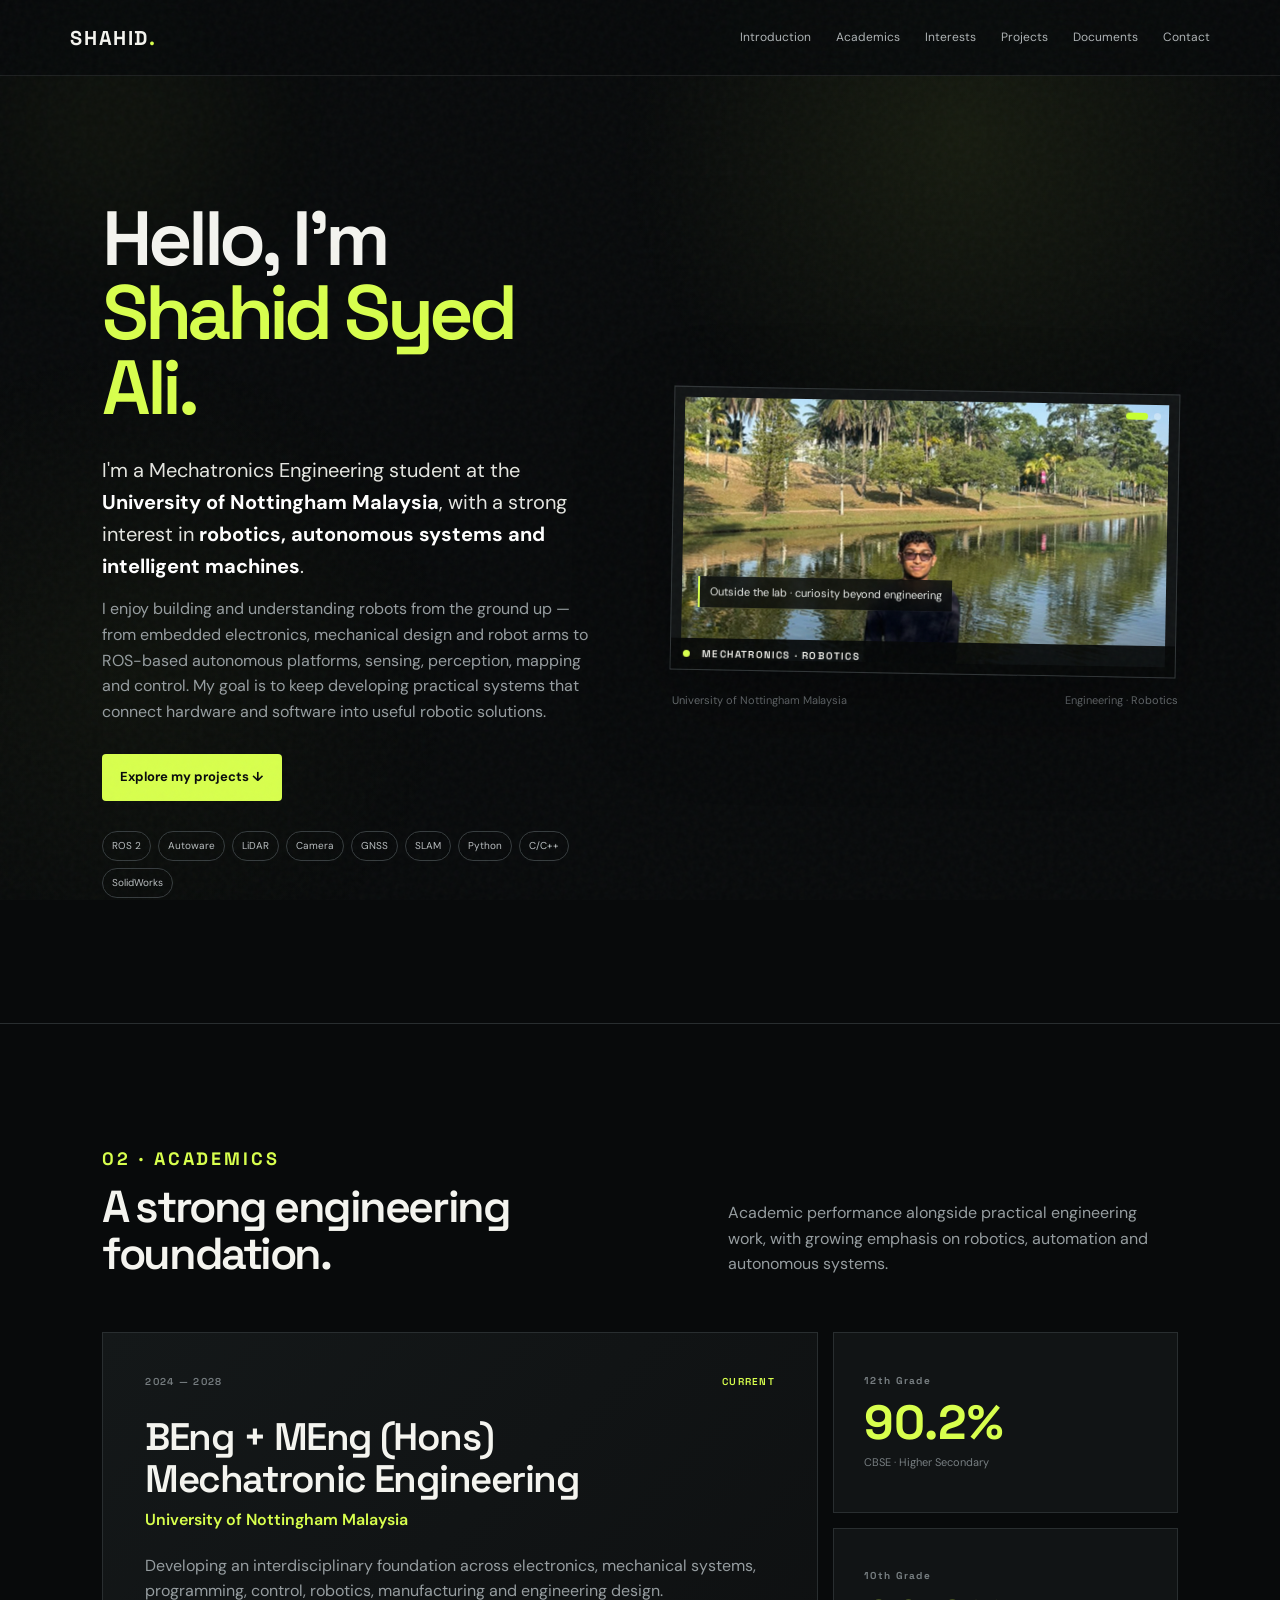
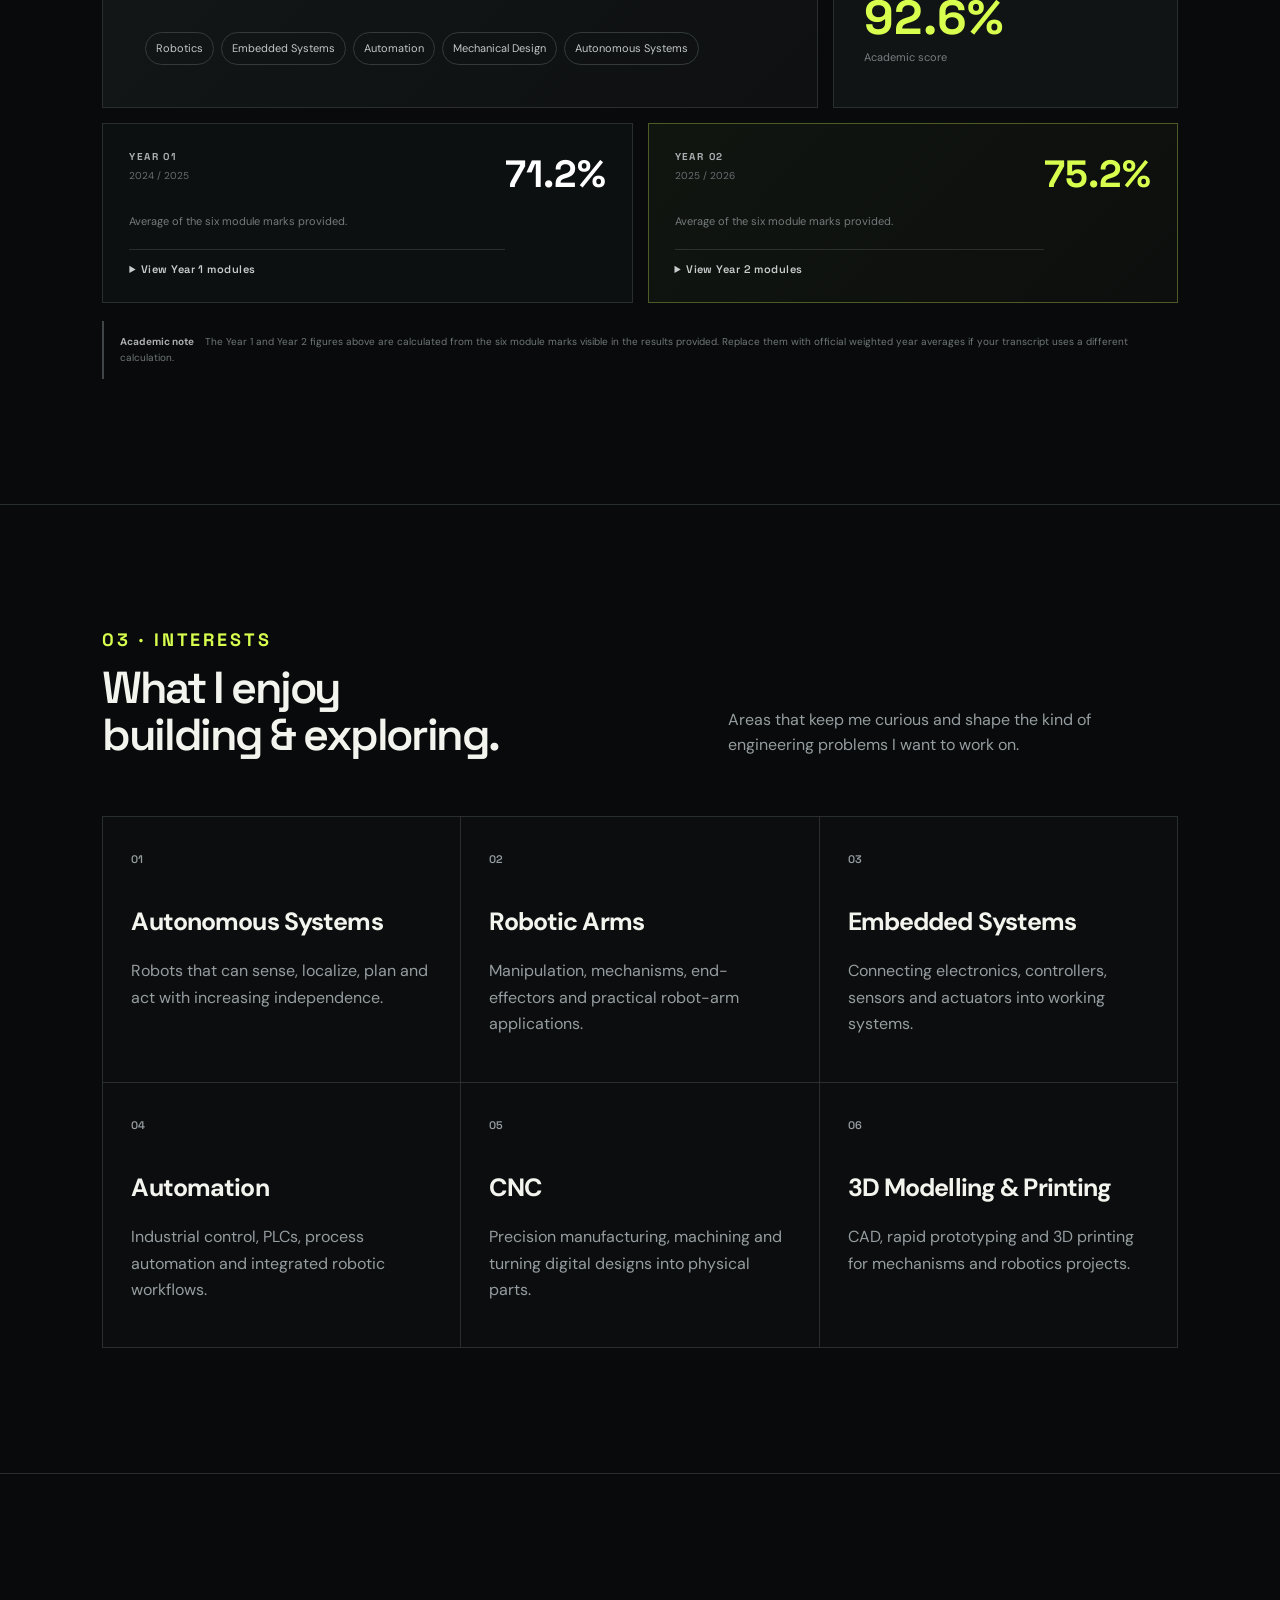
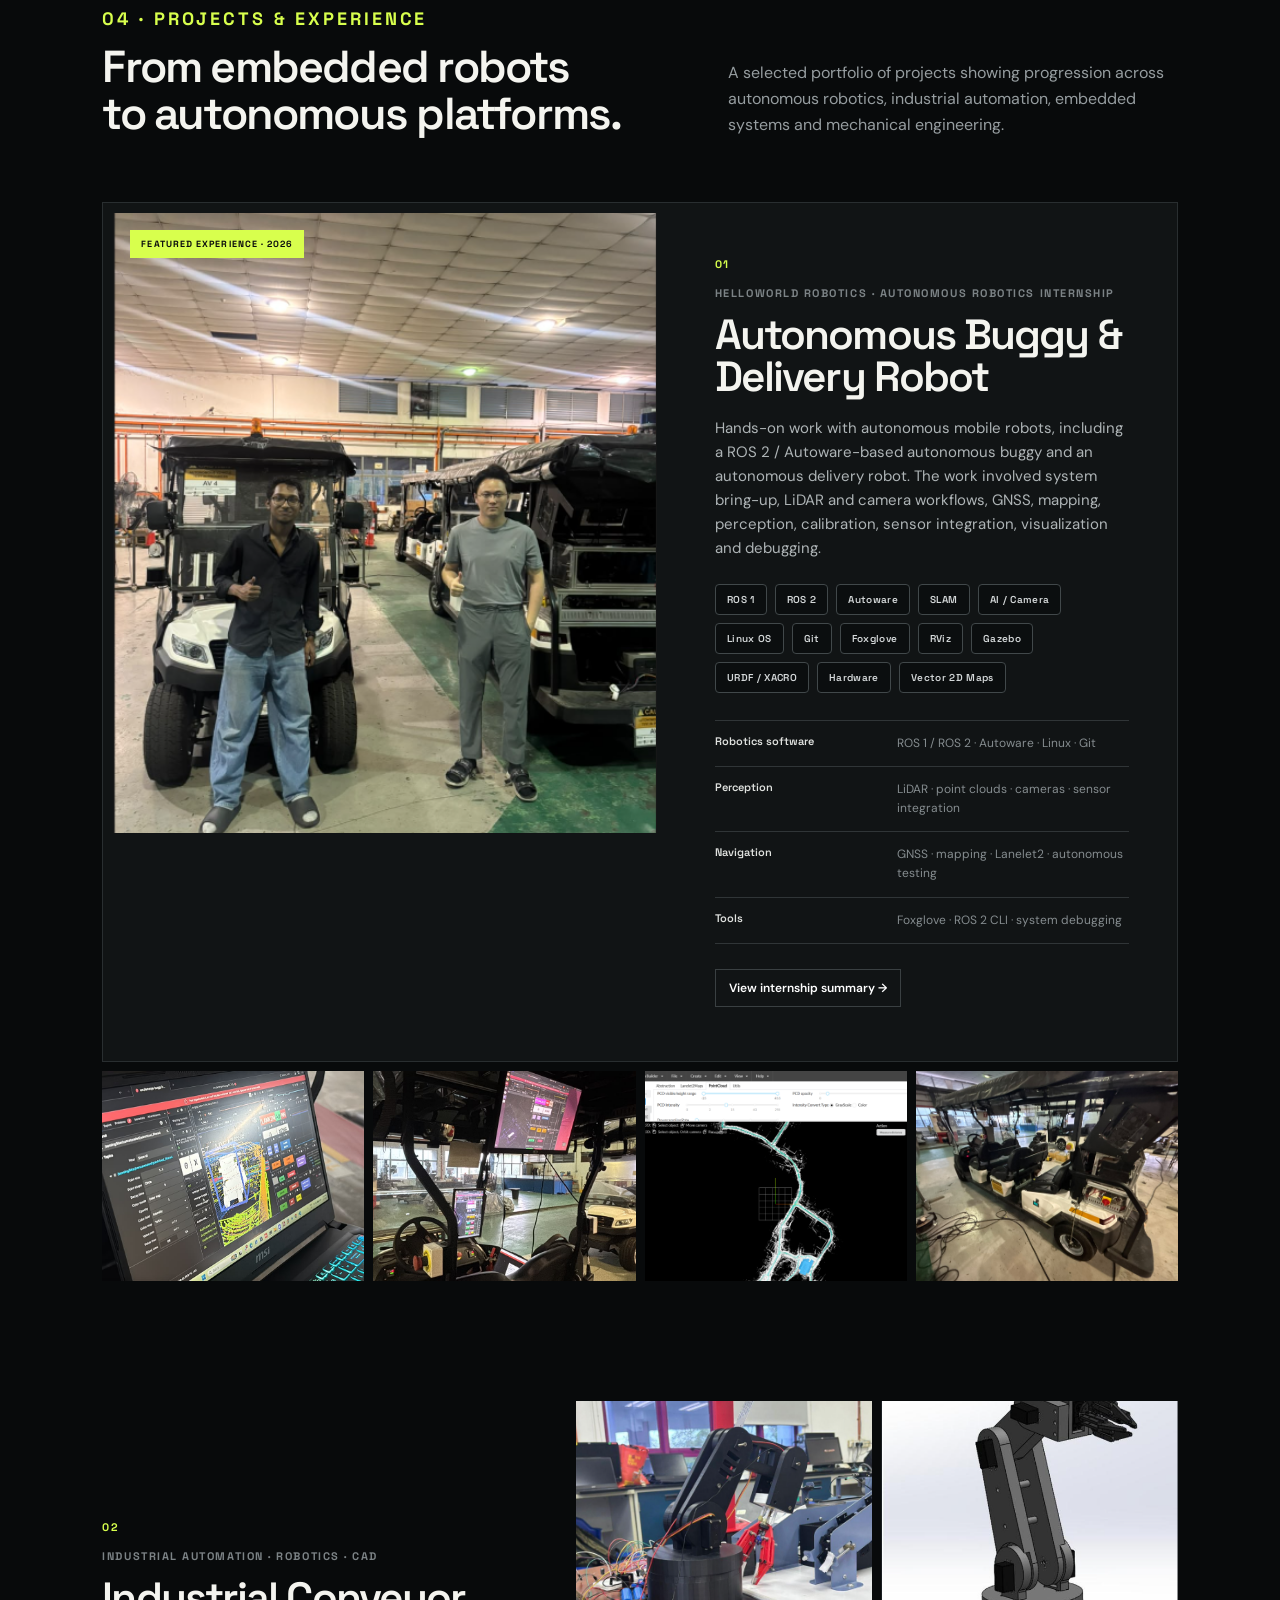
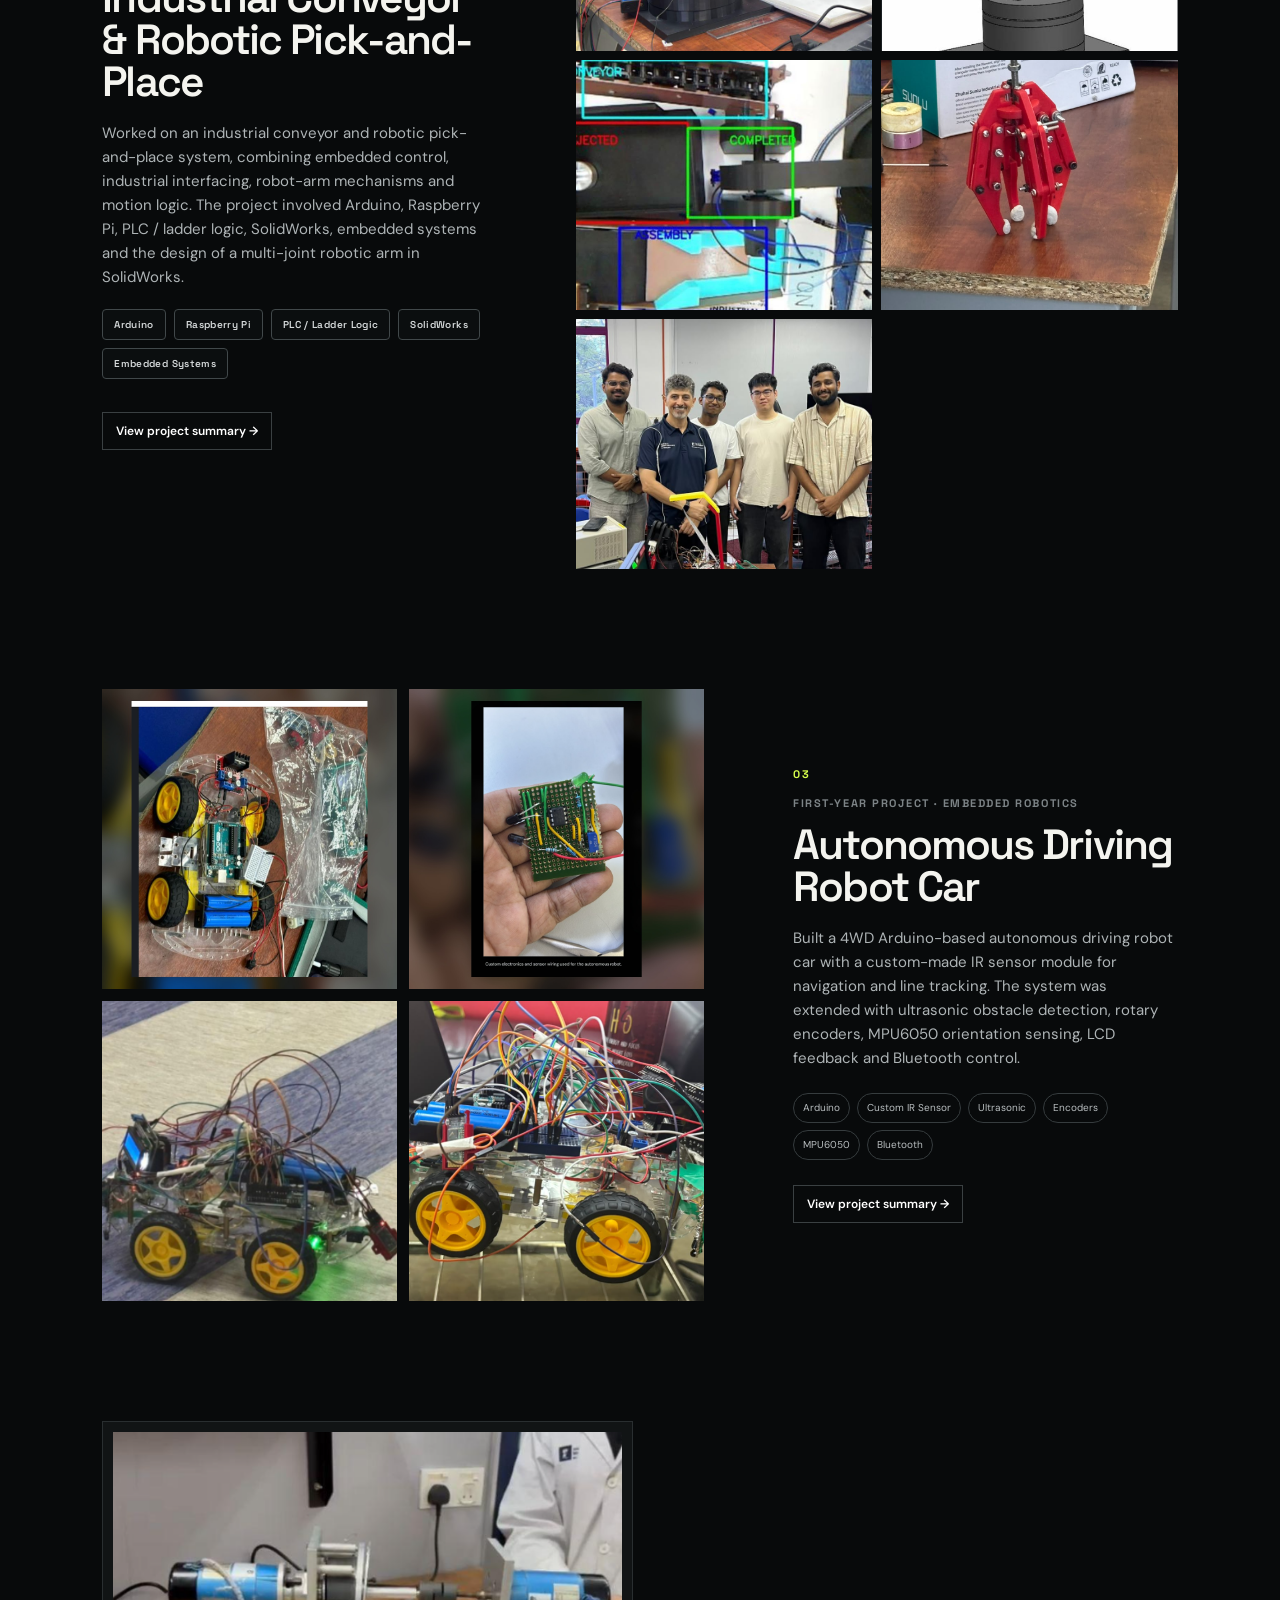
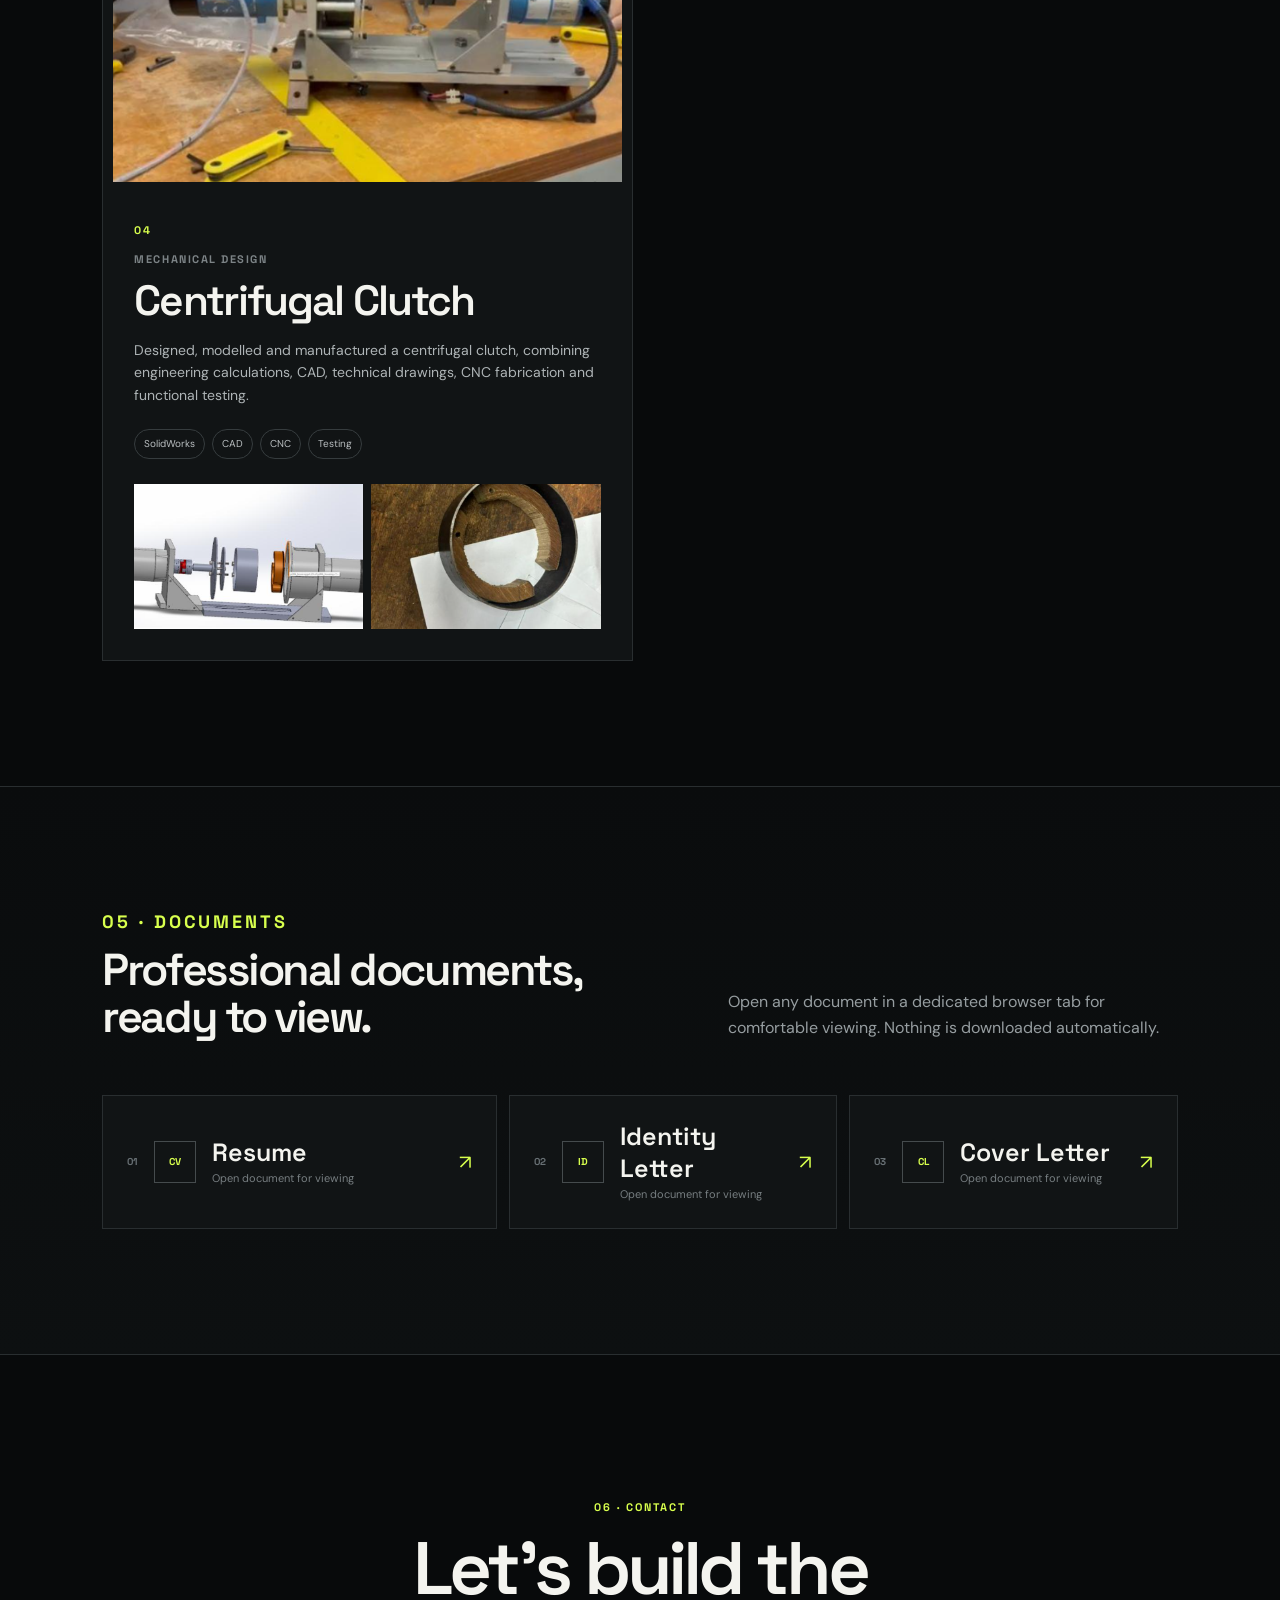
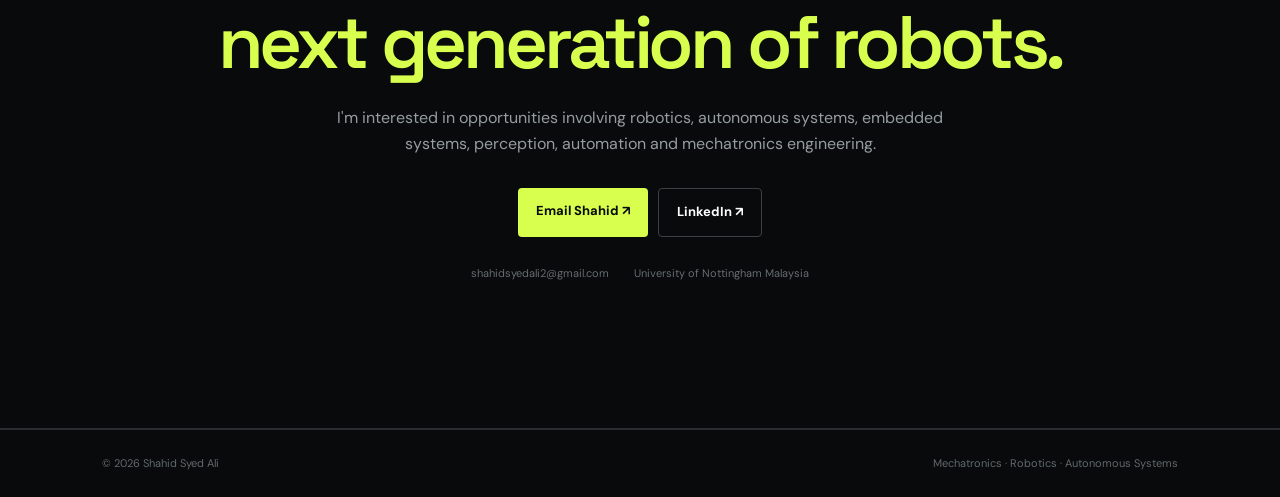
==== index.html @ 0d001184 "Add files via upload" ====
<!DOCTYPE html>
<html lang="en">
<head>
  <meta charset="UTF-8">
  <meta name="viewport" content="width=device-width, initial-scale=1.0">
  <meta name="description" content="Shahid Syed Ali — Mechatronics Engineering student focused on robotics, autonomous systems and intelligent machines.">
  <title>Shahid Syed Ali | Mechatronics • Robotics • Autonomous Systems</title>
  <link rel="preconnect" href="https://fonts.googleapis.com">
  <link rel="preconnect" href="https://fonts.gstatic.com" crossorigin>
  <link href="https://fonts.googleapis.com/css2?family=DM+Sans:wght@400;500;600;700&family=Space+Grotesk:wght@500;600;700&display=swap" rel="stylesheet">
  <link rel="stylesheet" href="style.css">
</head>
<body>
  <div class="noise"></div>
  <div class="cursor-glow"></div>

  <header class="nav">
    <a class="brand" href="#home">SHAHID<span>.</span></a>
    <nav>
      <a href="#home">Introduction</a>
      <a href="#education">Academics</a>
      <a href="#interests">Interests</a>
      <a href="#projects">Projects</a>
      <a href="#documents">Documents</a>
      <a href="#contact">Contact</a>
    </nav>
  </header>

  <main id="home">

    <!-- 01 INTRODUCTION -->
    <section class="hero section-pad">
      <div class="hero-copy">
        <h1>Hello, I'm<br><em>Shahid Syed Ali.</em></h1>
        <p class="lead">
          I'm a Mechatronics Engineering student at the <strong>University of Nottingham Malaysia</strong>,
          with a strong interest in <strong>robotics, autonomous systems and intelligent machines</strong>.
        </p>
        <p class="hero-description">
          I enjoy building and understanding robots from the ground up — from embedded electronics,
          mechanical design and robot arms to ROS-based autonomous platforms, sensing, perception,
          mapping and control. My goal is to keep developing practical systems that connect
          hardware and software into useful robotic solutions.
        </p>
        <div class="hero-buttons">
          <a class="button primary" href="#projects">Explore my projects ↓</a>
        </div>
        <div class="skill-strip">
          <span>ROS 2</span><span>Autoware</span><span>LiDAR</span><span>Camera</span>
          <span>GNSS</span><span>SLAM</span><span>Python</span><span>C/C++</span>
          <span>SolidWorks</span>
        </div>
      </div>

      <div class="hero-profile">
        <div class="profile-frame intro-slideshow" aria-label="Shahid Syed Ali">
          <div class="slide active">
            <img src="assets/intro_lifestyle_01_landscape.png" alt="Shahid Syed Ali outdoors">
            <div class="slide-caption">Outside the lab · curiosity beyond engineering</div>
          </div>
          <div class="slide">
            <img src="assets/intro_lifestyle_02.png" alt="Shahid Syed Ali travelling outdoors">
            <div class="slide-caption">Exploring · learning beyond the classroom</div>
          </div>
          <div class="slide-progress" aria-hidden="true">
            <span class="slide-dot active"></span>
            <span class="slide-dot"></span>
          </div>
          <div class="profile-caption">
            <span class="status-dot"></span>
            MECHATRONICS · ROBOTICS
          </div>
        </div>
        <div class="profile-meta">
          <span>University of Nottingham Malaysia</span>
          <span>Engineering · Robotics</span>
        </div>
      </div>
    </section>

    <!-- 02 ACADEMICS -->
    <section id="education" class="academics section-pad">
      <div class="section-title">
        <div>
          <div class="eyebrow">02 · ACADEMICS</div>
          <h2>A strong engineering foundation.</h2>
        </div>
        <p>
          Academic performance alongside practical engineering work, with growing emphasis
          on robotics, automation and autonomous systems.
        </p>
      </div>

      <div class="academic-main">
        <div class="degree-card">
          <div class="degree-top">
            <span>2024 — 2028</span>
            <span class="accent-text">CURRENT</span>
          </div>
          <h3>BEng + MEng (Hons)<br>Mechatronic Engineering</h3>
          <p class="university">University of Nottingham Malaysia</p>
          <p class="degree-description">
            Developing an interdisciplinary foundation across electronics, mechanical systems,
            programming, control, robotics, manufacturing and engineering design.
          </p>
          <div class="academic-focus">
            <span>Robotics</span><span>Embedded Systems</span><span>Automation</span>
            <span>Mechanical Design</span><span>Autonomous Systems</span>
          </div>
        </div>

        <div class="school-scores">
          <div class="score">
            <span>12th Grade</span>
            <strong>90.2%</strong>
            <small>CBSE · Higher Secondary</small>
          </div>
          <div class="score">
            <span>10th Grade</span>
            <strong>92.6%</strong>
            <small>Academic score</small>
          </div>
        </div>
      </div>

      <div class="year-results">
        <div class="year-card">
          <div><span>YEAR 01</span><small>2024 / 2025</small></div>
          <strong>71.2%</strong>
          <p>Average of the six module marks provided.</p>
          <details class="module-list">
            <summary>View Year 1 modules</summary>
            <ul>
              <li>Power and Energy</li>
              <li>Engineering Mathematics</li>
              <li>Applied Mechatronic Construct Project</li>
              <li>Analogue, Digital Electronics &amp; Computing</li>
              <li>Engineering Design and Design Project</li>
              <li>Statics and Dynamics</li>
            </ul>
          </details>
        </div>
        <div class="year-card highlight">
          <div><span>YEAR 02</span><small>2025 / 2026</small></div>
          <strong>75.2%</strong>
          <p>Average of the six module marks provided.</p>
          <details class="module-list">
            <summary>View Year 2 modules</summary>
            <ul>
              <li>Electrical Energy Conditioning &amp; Control</li>
              <li>Modelling: Methods and Tools</li>
              <li>Electronic Processing Robotics</li>
              <li>Applied Mechatronics Construct Project 2</li>
              <li>Thermodynamics &amp; Fluid Mechanics 1</li>
              <li>Design, Manufacture &amp; Project</li>
            </ul>
          </details>
        </div>
      </div>

      <div class="academic-note">
        <span>Academic note</span>
        The Year 1 and Year 2 figures above are calculated from the six module marks visible in the
        results provided. Replace them with official weighted year averages if your transcript uses a different calculation.
      </div>
    </section>


    <!-- 03 INTERESTS -->
    <section id="interests" class="interests section-pad">
      <div class="section-title">
        <div>
          <div class="eyebrow">03 · INTERESTS</div>
          <h2>What I enjoy<br>building & exploring.</h2>
        </div>
        <p>
          Areas that keep me curious and shape the kind of engineering problems I want to work on.
        </p>
      </div>

      <div class="interest-grid">
        <div class="interest-card"><span>01</span><h3>Autonomous Systems</h3><p>Robots that can sense, localize, plan and act with increasing independence.</p></div>
        <div class="interest-card"><span>02</span><h3>Robotic Arms</h3><p>Manipulation, mechanisms, end-effectors and practical robot-arm applications.</p></div>
        <div class="interest-card"><span>03</span><h3>Embedded Systems</h3><p>Connecting electronics, controllers, sensors and actuators into working systems.</p></div>
        <div class="interest-card"><span>04</span><h3>Automation</h3><p>Industrial control, PLCs, process automation and integrated robotic workflows.</p></div>
        <div class="interest-card"><span>05</span><h3>CNC</h3><p>Precision manufacturing, machining and turning digital designs into physical parts.</p></div>
        <div class="interest-card"><span>06</span><h3>3D Modelling & Printing</h3><p>CAD, rapid prototyping and 3D printing for mechanisms and robotics projects.</p></div>
      </div>
    </section>

    <!-- 04 PROJECTS -->
    <section id="projects" class="projects section-pad">
      <div class="section-title">
        <div>
          <div class="eyebrow">04 · PROJECTS & EXPERIENCE</div>
          <h2>From embedded robots<br>to autonomous platforms.</h2>
        </div>
        <p>
          A selected portfolio of projects showing progression across autonomous robotics,
          industrial automation, embedded systems and mechanical engineering.
        </p>
      </div>

      <!-- Internship -->
      <article class="project-feature">
        <div class="project-visual">
          <button class="image-lightbox-trigger hero-image-trigger" type="button" data-image="assets/internship_buggy.jpg" data-caption="Autonomous buggy platform during robotics system development and testing." aria-label="Open image: autonomous buggy">
            <img src="assets/internship_buggy.jpg" alt="Autonomous buggy in a robotics workshop"><span class="image-zoom">↗</span>
          </button>
          <div class="visual-badge">FEATURED EXPERIENCE · 2026</div>
        </div>
        <div class="project-info">
          <div class="project-number">01</div>
          <div class="project-kicker">HELLOWORLD ROBOTICS · AUTONOMOUS ROBOTICS INTERNSHIP</div>
          <h3>Autonomous Buggy & Delivery Robot</h3>
          <p>
            Hands-on work with autonomous mobile robots, including a ROS 2 / Autoware-based
            autonomous buggy and an autonomous delivery robot. The work involved system
            bring-up, LiDAR and camera workflows, GNSS, mapping, perception, calibration,
            sensor integration, visualization and debugging.
          </p>
          <div class="internship-skills"><span>ROS 1</span><span>ROS 2</span><span>Autoware</span><span>SLAM</span><span>AI / Camera</span><span>Linux OS</span><span>Git</span><span>Foxglove</span><span>RViz</span><span>Gazebo</span><span>URDF / XACRO</span><span>Hardware</span><span>Vector 2D Maps</span></div>
          <div class="project-points">
            <div><b>Robotics software</b><span>ROS 1 / ROS 2 · Autoware · Linux · Git</span></div>
            <div><b>Perception</b><span>LiDAR · point clouds · cameras · sensor integration</span></div>
            <div><b>Navigation</b><span>GNSS · mapping · Lanelet2 · autonomous testing</span></div>
            <div><b>Tools</b><span>Foxglove · ROS 2 CLI · system debugging</span></div>
          </div>
          <button class="outline-button" data-modal="internshipModal">View internship summary →</button>
        </div>
      </article>

      <div class="project-gallery-strip">
        <button class="image-lightbox-trigger" type="button" data-image="assets/internship_foxglove.jpg" data-caption="Foxglove visualization of ROS data and the autonomous buggy's point-cloud environment." aria-label="Open image: Foxglove visualization">
          <img src="assets/internship_foxglove.jpg" alt="Foxglove ROS visualization"><span class="image-zoom">↗</span>
        </button>
        <button class="image-lightbox-trigger" type="button" data-image="assets/internship_outdoor.jpg" data-caption="Autonomous delivery robot during outdoor testing and deployment work." aria-label="Open image: delivery robot outdoor testing">
          <img src="assets/internship_outdoor.jpg" alt="Autonomous delivery robot outdoor testing"><span class="image-zoom">↗</span>
        </button>
        <button class="image-lightbox-trigger" type="button" data-image="assets/vector_2d_map.png" data-caption="Vector 2D map and route representation used for autonomous navigation workflows." aria-label="Open image: Vector 2D map">
          <img src="assets/vector_2d_map.png" alt="Vector 2D navigation map"><span class="image-zoom">↗</span>
        </button>
        <button class="image-lightbox-trigger" type="button" data-image="assets/internship_team_new.png" data-caption="Autonomous robotics internship team with the autonomous buggy platform in the workshop." aria-label="Open image: robotics internship team">
          <img src="assets/internship_team_new.png" alt="Robotics internship team with autonomous buggy"><span class="image-zoom">↗</span>
        </button>
      </div>

      <!-- Conveyor -->
      <article class="project-block">
        <div class="project-text">
          <div class="project-number">02</div>
          <div class="project-kicker">INDUSTRIAL AUTOMATION · ROBOTICS · CAD</div>
          <h3>Industrial Conveyor & Robotic Pick-and-Place</h3>
          <p>
            Worked on an industrial conveyor and robotic pick-and-place system, combining
            embedded control, industrial interfacing, robot-arm mechanisms and motion logic.
            The project involved Arduino, Raspberry Pi, PLC / ladder logic, SolidWorks,
            embedded systems and the design of a multi-joint robotic arm in SolidWorks.
          </p>
          <div class="internship-skills conveyor-skills"><span>Arduino</span><span>Raspberry Pi</span><span>PLC / Ladder Logic</span><span>SolidWorks</span><span>Embedded Systems</span></div>
          <button class="outline-button" data-modal="conveyorModal">View project summary →</button>
        </div>
        <div class="image-grid four">
          <button class="image-lightbox-trigger " type="button" data-image="assets/conveyor_hero.png" data-caption="Industrial conveyor and robotic pick-and-place setup." aria-label="Open image: Industrial conveyor and robotic pick-and-place setup."><img src="assets/conveyor_hero.png" alt="Industrial conveyor and robot arm"><span class="image-zoom">↗</span></button><button class="image-lightbox-trigger " type="button" data-image="assets/robot_arm_cad.png" data-caption="SolidWorks CAD design of the multi-joint robotic arm used for the pick-and-place concept." aria-label="Open image: SolidWorks CAD design of the multi-joint robotic arm used for the pick-and-place concept."><img src="assets/robot_arm_cad.png" alt="Robotic arm SolidWorks design"><span class="image-zoom">↗</span></button><button class="image-lightbox-trigger " type="button" data-image="assets/conveyor_detection.jpeg" data-caption="Vision-based industrial process detection showing conveyor, rejected and completed items." aria-label="Open image: Vision-based industrial process detection showing conveyor, rejected and completed items."><img src="assets/conveyor_detection.jpeg" alt="Conveyor process detection"><span class="image-zoom">↗</span></button><button class="image-lightbox-trigger " type="button" data-image="assets/gripper.jpeg" data-caption="3D-printed robotic gripper mechanism for object handling." aria-label="Open image: 3D-printed robotic gripper mechanism for object handling."><img src="assets/gripper.jpeg" alt="3D printed robotic gripper"><span class="image-zoom">↗</span></button><button class="image-lightbox-trigger " type="button" data-image="assets/conveyor_team.jpeg" data-caption="Project team with the industrial conveyor and automation setup." aria-label="Open image: Project team with the industrial conveyor and automation setup."><img src="assets/conveyor_team.jpeg" alt="Industrial automation project team"><span class="image-zoom">↗</span></button>
        </div>
      </article>

      <!-- Autonomous driving robot car -->
      <article class="project-block reverse">
        <div class="image-grid line-images">
          <button class="image-lightbox-trigger large" type="button" data-image="assets/autonomous_car_original.png" data-caption="Arduino-based autonomous driving robot car developed as a first-year embedded robotics project." aria-label="Open image: autonomous driving robot car">
            <img src="assets/autonomous_car_landscape.jpg" alt="Autonomous driving robot car"><span class="image-zoom">↗</span>
          </button>
          <button class="image-lightbox-trigger" type="button" data-image="assets/ir_sensor_original.png" data-caption="Custom-made IR sensor module developed for navigation and line-tracking on the autonomous robot car." aria-label="Open image: custom IR sensor module">
            <img src="assets/ir_sensor_landscape.jpg" alt="Custom IR sensor module for navigation"><span class="image-zoom">↗</span>
          </button>
          <button class="image-lightbox-trigger" type="button" data-image="assets/autonomous_car_detail_01.png" data-caption="Detailed view of the Arduino-based autonomous driving robot car and its onboard electronics." aria-label="Open image: detailed autonomous driving robot car">
            <img src="assets/autonomous_car_detail_01.png" alt="Detailed autonomous driving robot car"><span class="image-zoom">↗</span>
          </button>
          <button class="image-lightbox-trigger" type="button" data-image="assets/autonomous_car_detail_02.png" data-caption="Close-up view of the autonomous robot car chassis, wiring and embedded control hardware." aria-label="Open image: autonomous robot car hardware">
            <img src="assets/autonomous_car_detail_02.png" alt="Autonomous robot car hardware"><span class="image-zoom">↗</span>
          </button>
        </div>
        <div class="project-text">
          <div class="project-number">03</div>
          <div class="project-kicker">FIRST-YEAR PROJECT · EMBEDDED ROBOTICS</div>
          <h3>Autonomous Driving Robot Car</h3>
          <p>
            Built a 4WD Arduino-based autonomous driving robot car with a custom-made IR sensor
            module for navigation and line tracking. The system was extended with ultrasonic
            obstacle detection, rotary encoders, MPU6050 orientation sensing, LCD feedback and
            Bluetooth control.
          </p>
          <div class="tags"><span>Arduino</span><span>Custom IR Sensor</span><span>Ultrasonic</span><span>Encoders</span><span>MPU6050</span><span>Bluetooth</span></div>
          <button class="outline-button" data-modal="lineModal">View project summary →</button>
        </div>
      </article>

      <!-- Mechanical projects -->
      <div class="project-pair">
        <article class="small-project">
          <div class="small-project-image">
            <button class="image-lightbox-trigger " type="button" data-image="assets/clutch_test.png" data-caption="Functional testing of the centrifugal clutch assembly." aria-label="Open image: Functional testing of the centrifugal clutch assembly."><img src="assets/clutch_test.png" alt="Centrifugal clutch test rig"><span class="image-zoom">↗</span></button>
          </div>
          <div class="small-project-body">
            <div class="project-number">04</div>
            <div class="project-kicker">MECHANICAL DESIGN</div>
            <h3>Centrifugal Clutch</h3>
            <p>
              Designed, modelled and manufactured a centrifugal clutch, combining engineering
              calculations, CAD, technical drawings, CNC fabrication and functional testing.
            </p>
            <div class="tags"><span>SolidWorks</span><span>CAD</span><span>CNC</span><span>Testing</span></div>
            <div class="two-images">
              <button class="image-lightbox-trigger " type="button" data-image="assets/clutch_cad.png" data-caption="CAD model of the centrifugal clutch assembly." aria-label="Open image: CAD model of the centrifugal clutch assembly."><img src="assets/clutch_cad.png" alt="Centrifugal clutch CAD"><span class="image-zoom">↗</span></button><button class="image-lightbox-trigger " type="button" data-image="assets/clutch_part.png" data-caption="Manufactured clutch component produced from the design." aria-label="Open image: Manufactured clutch component produced from the design."><img src="assets/clutch_part.png" alt="Manufactured clutch component"><span class="image-zoom">↗</span></button>
            </div>
          </div>
        </article>


      </div>
    </section>

    <!-- 04 DOCUMENTS -->
    <section id="documents" class="documents section-pad">
      <div class="section-title">
        <div>
          <div class="eyebrow">05 · DOCUMENTS</div>
          <h2>Professional documents,<br>ready to view.</h2>
        </div>
        <p>
          Open any document in a dedicated browser tab for comfortable viewing. Nothing is
          downloaded automatically.
        </p>
      </div>

      <div class="documents-grid">
        <button class="document-card document-viewer-button" type="button" data-pdf="Shahid_Syed_Ali_Resume.pdf">
          <span class="doc-label">01</span><span class="doc-symbol">CV</span>
          <div><h3>Resume</h3><p>Open document for viewing</p></div><span class="doc-arrow">↗</span>
        </button>
        <button class="document-card document-viewer-button" type="button" data-pdf="Shahid_Identity_Letter.pdf">
          <span class="doc-label">02</span><span class="doc-symbol">ID</span>
          <div><h3>Identity Letter</h3><p>Open document for viewing</p></div><span class="doc-arrow">↗</span>
        </button>
        <button class="document-card document-viewer-button" type="button" data-pdf="Shahid_Cover_Letter.pdf">
          <span class="doc-label">03</span><span class="doc-symbol">CL</span>
          <div><h3>Cover Letter</h3><p>Open document for viewing</p></div><span class="doc-arrow">↗</span>
        </button>
      </div>
    </section>

    <!-- 05 CONTACT -->
    <section id="contact" class="contact section-pad">
      <div class="contact-inner">
        <div class="eyebrow">06 · CONTACT</div>
        <h2>Let's build the<br><em>next generation of robots.</em></h2>
        <p>
          I'm interested in opportunities involving robotics, autonomous systems,
          embedded systems, perception, automation and mechatronics engineering.
        </p>
        <div class="contact-actions">
          <a class="button primary" href="mailto:shahidsyedali2@gmail.com">Email Shahid ↗</a>
          <a class="button secondary" href="https://www.linkedin.com/in/shahid-syed-ali-284492376" target="_blank" rel="noopener">LinkedIn ↗</a>
        </div>
        <div class="contact-details">
          <a class="contact-email" href="mailto:shahidsyedali2@gmail.com">shahidsyedali2@gmail.com</a>
          <span>University of Nottingham Malaysia</span>
        </div>
      </div>
    </section>
  </main>

  <footer>
    <span>© 2026 Shahid Syed Ali</span>
    <span>Mechatronics · Robotics · Autonomous Systems</span>
  </footer>


  <!-- Image lightbox -->
  <div class="image-lightbox" id="imageLightbox" aria-hidden="true">
    <div class="lightbox-box">
      <button class="lightbox-close" aria-label="Close image">×</button>
      <img id="lightboxImage" src="" alt="">
      <p id="lightboxCaption"></p>
    </div>
  </div>

  <!-- Project modals -->
  <div class="modal" id="internshipModal" aria-hidden="true">
    <div class="modal-box">
      <button class="close" aria-label="Close">×</button>
      <div class="eyebrow">01 · HELLOWORLD ROBOTICS</div>
      <h2>Autonomous Robotics Internship</h2>
      <p>
        Worked with autonomous mobile robot platforms, with practical exposure to ROS 2,
        Autoware, LiDAR, cameras, GNSS, mapping, perception, calibration, sensor integration,
        Foxglove visualization and system-level debugging.
      </p>
      <div class="modal-grid">
        <div><b>Platforms</b><span>Autonomous buggy · Delivery robot</span></div>
        <div><b>Software</b><span>ROS 2 · Autoware · Linux</span></div>
        <div><b>Sensing</b><span>LiDAR · Cameras · GNSS</span></div>
        <div><b>Mapping</b><span>Lanelet2 · maps · localization workflows</span></div>
      </div>
    </div>
  </div>

  <div class="modal" id="conveyorModal" aria-hidden="true">
    <div class="modal-box">
      <button class="close" aria-label="Close">×</button>
      <div class="eyebrow">02 · INDUSTRIAL AUTOMATION</div>
      <h2>Conveyor + Robotic Pick-and-Place</h2>
      <p>
        Worked on the control and integration of an industrial conveyor test rig and
        robot-arm pick-and-place setup, combining embedded control, industrial interfaces,
        kinematics, motion sequencing and practical commissioning.
      </p>
      <div class="modal-grid">
        <div><b>Controllers</b><span>Arduino Mega · Raspberry Pi</span></div>
        <div><b>Robotics</b><span>Forward / inverse kinematics</span></div>
        <div><b>Hardware</b><span>Industrial sensors · motors · actuators</span></div>
        <div><b>Engineering</b><span>Wiring · I/O documentation · testing</span></div>
      </div>
    </div>
  </div>

  <div class="modal" id="lineModal" aria-hidden="true">
    <div class="modal-box">
      <button class="close" aria-label="Close">×</button>
      <div class="eyebrow">03 · EMBEDDED ROBOTICS</div>
      <h2>Autonomous Driving Robot Car</h2>
      <p>
        A 4WD Arduino-based autonomous driving robot car developed as a first-year project, integrating
        a custom IR navigation sensor with obstacle detection, orientation sensing, encoder feedback,
        LCD output and Bluetooth control.
      </p>
      <div class="modal-grid">
        <div><b>Sensing</b><span>IR · Ultrasonic · Encoders · MPU6050</span></div>
        <div><b>Control</b><span>Arduino · motor control</span></div>
        <div><b>Interface</b><span>LCD · HC-05 Bluetooth</span></div>
        <div><b>Build</b><span>Custom IR sensor · electronics · 4WD chassis</span></div>
      </div>
    </div>
  </div>

  <script>

    // Introduction slideshow: exactly two images, switching every 3 seconds.
    const slides = document.querySelectorAll('.intro-slideshow .slide');
    const dots = document.querySelectorAll('.intro-slideshow .slide-dot');
    let currentSlide = 0;
    setInterval(() => {
      slides[currentSlide].classList.remove('active');
      dots[currentSlide].classList.remove('active');
      currentSlide = (currentSlide + 1) % slides.length;
      slides[currentSlide].classList.add('active');
      dots[currentSlide].classList.add('active');
    }, 3000);


    // Click any project image to open it full-size with its caption.
    const imageLightbox = document.getElementById('imageLightbox');
    const lightboxImage = document.getElementById('lightboxImage');
    const lightboxCaption = document.getElementById('lightboxCaption');

    document.querySelectorAll('.image-lightbox-trigger').forEach(trigger => {
      trigger.addEventListener('click', () => {
        lightboxImage.src = trigger.dataset.image;
        lightboxImage.alt = trigger.querySelector('img')?.alt || '';
        lightboxCaption.textContent = trigger.dataset.caption || '';
        imageLightbox.classList.add('open');
        imageLightbox.setAttribute('aria-hidden', 'false');
        document.body.classList.add('modal-open');
      });
    });

    const closeLightbox = () => {
      imageLightbox.classList.remove('open');
      imageLightbox.setAttribute('aria-hidden', 'true');
      lightboxImage.src = '';
      document.body.classList.remove('modal-open');
    };
    imageLightbox.addEventListener('click', e => {
      if (e.target === imageLightbox || e.target.classList.contains('lightbox-close')) closeLightbox();
    });

    // Documents open in a dedicated browser tab instead of downloading automatically.
    document.querySelectorAll('.document-viewer-button').forEach(button => {
      button.addEventListener('click', () => {
        const pdf = encodeURIComponent(button.dataset.pdf);
        const title = encodeURIComponent(button.querySelector('h3')?.textContent || 'Document');
        window.open(`document-viewer.html?file=${pdf}&title=${title}`, '_blank', 'noopener');
      });
    });

    const glow = document.querySelector('.cursor-glow');
    window.addEventListener('pointermove', e => {
      glow.style.transform = `translate(${e.clientX - 120}px, ${e.clientY - 120}px)`;
    });

    const revealEls = document.querySelectorAll('.section-pad, .project-feature, .project-block, .project-pair, .documents-grid');
    const observer = new IntersectionObserver(entries => {
      entries.forEach(entry => {
        if (entry.isIntersecting) {
          entry.target.classList.add('visible');
          observer.unobserve(entry.target);
        }
      });
    }, {threshold: 0.08});
    revealEls.forEach(el => el.classList.add('reveal'));
    revealEls.forEach(el => observer.observe(el));

    document.querySelectorAll('[data-modal]').forEach(button => {
      button.addEventListener('click', () => {
        const modal = document.getElementById(button.dataset.modal);
        modal.classList.add('open');
        modal.setAttribute('aria-hidden', 'false');
        document.body.classList.add('modal-open');
      });
    });

    document.querySelectorAll('.modal').forEach(modal => {
      modal.addEventListener('click', e => {
        if (e.target === modal || e.target.classList.contains('close')) {
          modal.classList.remove('open');
          modal.setAttribute('aria-hidden', 'true');
          document.body.classList.remove('modal-open');
        }
      });
    });

    document.addEventListener('keydown', e => {
      if (e.key === 'Escape') {
        document.querySelectorAll('.modal.open').forEach(modal => modal.click());
        if (imageLightbox.classList.contains('open')) closeLightbox();
      }
    });
  </script>
</body>
</html>
---- style.css ----
*{box-sizing:border-box}
:root{--bg:#080a0b;--panel:#111415;--panel2:#15191a;--line:#292e30;--text:#f4f4ef;--muted:#969da0;--soft:#c8cdce;--accent:#d8ff4d;--accent-dark:#142000}
html{scroll-behavior:smooth}
body{margin:0;background:var(--bg);color:var(--text);font-family:"DM Sans",sans-serif;line-height:1.6;overflow-x:hidden}
body:before{content:"";position:fixed;inset:0;pointer-events:none;background:radial-gradient(circle at 75% 15%,rgba(216,255,77,.07),transparent 28%),radial-gradient(circle at 10% 75%,rgba(216,255,77,.035),transparent 25%);z-index:-2}
.noise{position:fixed;inset:0;pointer-events:none;opacity:.035;background-image:url("data:image/svg+xml,%3Csvg viewBox='0 0 180 180' xmlns='http://www.w3.org/2000/svg'%3E%3Cfilter id='n'%3E%3CfeTurbulence type='fractalNoise' baseFrequency='.9' numOctaves='3' stitchTiles='stitch'/%3E%3C/filter%3E%3Crect width='100%25' height='100%25' filter='url(%23n)'/%3E%3C/svg%3E");z-index:50}
.cursor-glow{position:fixed;width:240px;height:240px;border-radius:50%;background:var(--accent);opacity:.045;filter:blur(75px);pointer-events:none;z-index:-1;transition:transform .16s ease}
a{color:inherit}
.nav{height:76px;position:sticky;top:0;z-index:40;display:flex;align-items:center;gap:28px;padding:0 5.5vw;border-bottom:1px solid rgba(255,255,255,.09);background:rgba(8,10,11,.84);backdrop-filter:blur(18px)}
.brand{font:700 20px "Space Grotesk";text-decoration:none;letter-spacing:.08em;margin-right:auto}.brand span{color:var(--accent)}
.nav nav{display:flex;gap:25px;align-items:center}.nav nav a{font-size:12px;color:#aeb3b5;text-decoration:none;transition:.2s}.nav nav a:hover{color:#fff}
.nav-cta{background:var(--accent);color:#0a0c0d;text-decoration:none;font-size:12px;font-weight:700;padding:10px 14px;border-radius:4px;white-space:nowrap}
.section-pad{padding:125px 8vw;position:relative;border-bottom:1px solid var(--line)}
.eyebrow{font:700 10px "Space Grotesk";letter-spacing:.18em;color:var(--accent);margin-bottom:18px}
.hero{min-height:calc(100vh - 76px);display:grid;grid-template-columns:1.05fr .95fr;gap:7vw;align-items:center;border-bottom:1px solid var(--line)}
.hero h1{font:600 clamp(48px,6vw,82px)/.97 "Space Grotesk";letter-spacing:-.06em;margin:0}.hero h1 em{font-style:normal;color:var(--accent)}
.lead{font-size:20px;max-width:720px;margin:30px 0 14px;color:#e5e6e1}.lead strong{color:#fff}
.hero-description{font-size:16px;color:var(--muted);max-width:690px;margin:0}
.hero-buttons{display:flex;gap:11px;flex-wrap:wrap;margin-top:30px}.button{display:inline-block;text-decoration:none;padding:13px 18px;border-radius:4px;font-size:13px;font-weight:700;transition:.2s}.button:hover{transform:translateY(-2px)}
.primary{background:var(--accent);color:#080a0b}.secondary{border:1px solid #3b4143;color:#fff}
.skill-strip{display:flex;flex-wrap:wrap;gap:7px;margin-top:30px}.skill-strip span,.tags span{border:1px solid #363c3e;color:#b9bec0;border-radius:99px;padding:6px 9px;font-size:10px}
.hero-profile{max-width:550px;justify-self:end}.profile-frame{position:relative;padding:10px;background:#111415;border:1px solid #303537;box-shadow:0 35px 90px rgba(0,0,0,.35);transform:rotate(1deg)}.profile-frame img{display:block;width:100%;height:590px;object-fit:cover;object-position:center 36%;filter:saturate(.88)}
.profile-caption{position:absolute;left:26px;bottom:26px;padding:9px 12px;background:rgba(5,7,7,.92);font:600 10px "Space Grotesk";letter-spacing:.12em}.status-dot{display:inline-block;width:7px;height:7px;border-radius:50%;background:var(--accent);margin-right:8px}.profile-meta{display:flex;justify-content:space-between;color:#6e7477;font-size:11px;margin-top:18px;gap:20px}

.section-title{display:flex;justify-content:space-between;gap:50px;align-items:end;margin-bottom:55px}.section-title h2{font:600 clamp(37px,4.2vw,60px)/1.03 "Space Grotesk";letter-spacing:-.05em;margin:0}.section-title>p{max-width:450px;color:var(--muted);margin:0}
.academic-main{display:grid;grid-template-columns:1.35fr .65fr;gap:15px}.degree-card{background:linear-gradient(135deg,#141819,#0e1011);border:1px solid var(--line);padding:42px}.degree-top{display:flex;justify-content:space-between;font:600 10px "Space Grotesk";letter-spacing:.13em;color:#777e81}.accent-text{color:var(--accent)}.degree-card h3{font:600 38px/1.08 "Space Grotesk";letter-spacing:-.04em;margin:28px 0 8px}.university{color:var(--accent);font-weight:600;margin:0}.degree-description{max-width:700px;color:var(--muted);margin:20px 0 0}.academic-focus{display:flex;flex-wrap:wrap;gap:7px;margin-top:28px}.academic-focus span{padding:7px 10px;border:1px solid #343a3c;border-radius:99px;font-size:11px;color:#c2c7c8}
.school-scores{display:grid;gap:15px}.score{border:1px solid var(--line);background:var(--panel);padding:30px;display:flex;flex-direction:column;justify-content:center}.score span{font:700 10px "Space Grotesk";letter-spacing:.13em;color:#777e81}.score strong{font:700 48px/1 "Space Grotesk";color:var(--accent);margin:12px 0 7px}.score small{font-size:11px;color:#777e81}
.year-results{display:grid;grid-template-columns:1fr 1fr;gap:15px;margin-top:15px}.year-card{border:1px solid var(--line);padding:26px;background:#0d1011;display:grid;grid-template-columns:1fr auto;align-items:start}.year-card>div{display:flex;flex-direction:column}.year-card span{font:700 10px "Space Grotesk";letter-spacing:.14em;color:#aab0b2}.year-card small{color:#686e71;font-size:10px;margin-top:5px}.year-card strong{font:700 38px "Space Grotesk";color:#fff}.year-card p{grid-column:1/-1;margin:15px 0 0;color:#747b7d;font-size:11px}.year-card.highlight{border-color:#4d5b27;background:linear-gradient(135deg,#111510,#0c0f0d)}.year-card.highlight strong{color:var(--accent)}
.academic-note{margin-top:18px;border-left:2px solid #404647;padding:13px 16px;color:#707779;font-size:10px}.academic-note span{font-weight:700;color:#a9adae;margin-right:8px}

.projects{padding-top:135px}.project-feature{display:grid;grid-template-columns:1.05fr .95fr;background:var(--panel);border:1px solid var(--line);overflow:hidden}.project-visual{position:relative;padding:10px}.project-visual img{display:block;width:100%;height:620px;object-fit:cover}.visual-badge{position:absolute;top:27px;left:27px;background:var(--accent);color:#0b0d0d;padding:8px 11px;font:700 9px "Space Grotesk";letter-spacing:.12em}.project-info{padding:54px 48px}.project-number{font:700 11px "Space Grotesk";color:var(--accent);letter-spacing:.12em;margin-bottom:15px}.project-kicker{font:700 10px "Space Grotesk";letter-spacing:.14em;color:#7c8386;margin-bottom:13px}.project-info h3,.project-text h3,.small-project h3{font:600 clamp(31px,3.1vw,47px)/1.05 "Space Grotesk";letter-spacing:-.045em;margin:0 0 18px}.project-info>p,.project-text>p,.small-project p{color:#aeb4b6;font-size:15px}
.project-points{margin-top:27px;border-top:1px solid #303537}.project-points div{display:grid;grid-template-columns:.72fr 1fr;gap:15px;padding:13px 0;border-bottom:1px solid #303537;font-size:12px}.project-points b{font:600 11px "Space Grotesk";color:#e0e2df}.project-points span{color:#858c8f}
.outline-button{margin-top:25px;background:transparent;border:1px solid #3a4042;color:#fff;padding:10px 13px;font:600 12px "DM Sans";cursor:pointer;transition:.2s}.outline-button:hover{border-color:var(--accent);color:var(--accent)}
.project-gallery-strip{display:grid;grid-template-columns:repeat(4,1fr);gap:9px;margin-top:9px}.project-gallery-strip img{width:100%;height:175px;object-fit:cover}
.project-block{display:grid;grid-template-columns:.78fr 1.22fr;gap:7vw;align-items:center;margin-top:120px}.project-block.reverse{grid-template-columns:1.22fr .78fr}.project-text{max-width:560px}.tags{display:flex;flex-wrap:wrap;gap:7px;margin-top:23px}.image-grid{display:grid;grid-template-columns:1fr 1fr;gap:9px}.image-grid img{width:100%;height:220px;object-fit:cover}.image-grid img.large{grid-column:span 2;height:410px}.line-images img.large{height:450px}
.project-pair{display:grid;grid-template-columns:1fr 1fr;gap:15px;margin-top:120px}.small-project{border:1px solid var(--line);background:var(--panel);overflow:hidden}.small-project-image{padding:10px}.small-project-image img{width:100%;height:350px;display:block;object-fit:cover}.cad-bg{background:#eceeed}.small-project-body{padding:31px}.small-project h3{font-size:30px}.small-project p{font-size:14px}.two-images{display:grid;grid-template-columns:1fr 1fr;gap:8px;margin-top:25px}.two-images img{width:100%;height:145px;object-fit:cover}

.documents{background:linear-gradient(180deg,#0a0c0d,#0d1011)}.documents-grid{display:grid;grid-template-columns:1.2fr 1fr 1fr;gap:12px}.document-card{display:grid;grid-template-columns:auto auto 1fr auto;gap:16px;align-items:center;text-decoration:none;background:var(--panel);border:1px solid var(--line);padding:24px;transition:.25s}.document-card:hover{transform:translateY(-4px);border-color:#68722f}.primary-doc{background:var(--accent);color:#0a0c0d;border-color:var(--accent)}.doc-label{font:700 10px "Space Grotesk";color:#687074}.primary-doc .doc-label{color:#3d4915}.doc-symbol{width:42px;height:42px;border:1px solid #454b4d;display:grid;place-items:center;font:700 10px "Space Grotesk";color:var(--accent)}.primary-doc .doc-symbol{border-color:#1b2407;color:#0a0c0d}.document-card h3{font:600 18px "Space Grotesk";margin:0}.document-card p{font-size:11px;color:#777e81;margin:2px 0 0}.primary-doc p{color:#445111}.doc-arrow{font-size:20px;color:var(--accent)}.primary-doc .doc-arrow{color:#0a0c0d}

.contact{text-align:center;padding-top:145px;padding-bottom:145px}.contact-inner{max-width:850px;margin:auto}.contact h2{font:600 clamp(44px,5.5vw,74px)/1 "Space Grotesk";letter-spacing:-.055em;margin:0}.contact h2 em{font-style:normal;color:var(--accent)}.contact-inner>p{max-width:650px;margin:25px auto;color:var(--muted);font-size:16px}.contact-actions{display:flex;justify-content:center;gap:10px;margin-top:32px}.contact-details{display:flex;justify-content:center;gap:25px;flex-wrap:wrap;margin-top:28px;color:#666d70;font-size:11px}
footer{padding:25px 8vw;display:flex;justify-content:space-between;border-top:1px solid var(--line);color:#62696b;font-size:11px}

.modal{position:fixed;inset:0;display:none;align-items:center;justify-content:center;padding:20px;background:rgba(0,0,0,.78);backdrop-filter:blur(10px);z-index:80}.modal.open{display:flex}.modal-box{position:relative;width:min(720px,100%);background:#141819;border:1px solid #414749;padding:46px;box-shadow:0 35px 100px rgba(0,0,0,.55)}.modal-box h2{font:600 40px "Space Grotesk";letter-spacing:-.04em;margin:0 0 18px}.modal-box>p:not(.eyebrow){color:#adb3b5}.close{position:absolute;top:13px;right:17px;border:0;background:none;color:#fff;font-size:30px;cursor:pointer}.modal-grid{display:grid;grid-template-columns:1fr 1fr;gap:10px;margin-top:28px}.modal-grid div{border-top:1px solid #343a3c;padding-top:12px}.modal-grid b{display:block;font:700 10px "Space Grotesk";letter-spacing:.13em;color:var(--accent);margin-bottom:5px}.modal-grid span{font-size:12px;color:#b6bbbc}.modal-open{overflow:hidden}
.reveal{opacity:0;transform:translateY(20px);transition:opacity .75s ease,transform .75s ease}.reveal.visible{opacity:1;transform:none}

@media(max-width:1050px){
.nav nav{display:none}.hero,.academic-main,.project-feature,.project-block,.project-block.reverse{grid-template-columns:1fr}.hero-profile{justify-self:stretch;max-width:650px}.profile-frame img{height:520px}.project-info{padding:38px 30px}.project-text{max-width:none}.documents-grid{grid-template-columns:1fr}.project-pair{grid-template-columns:1fr}.section-pad{padding-left:5vw;padding-right:5vw}
}
@media(max-width:650px){
.nav{padding:0 5vw}.nav-cta{padding:9px 11px}.hero{padding-top:80px}.hero h1{font-size:45px}.lead{font-size:17px}.profile-frame img{height:420px}.section-pad{padding-top:90px;padding-bottom:90px}.section-title{display:block}.section-title>p{margin-top:18px}.degree-card{padding:28px}.degree-card h3{font-size:29px}.year-results{grid-template-columns:1fr}.year-card{grid-template-columns:1fr auto}.project-gallery-strip{grid-template-columns:1fr 1fr}.project-gallery-strip img{height:125px}.image-grid img{height:170px}.image-grid img.large,.line-images img.large{height:270px}.small-project-image img{height:280px}.contact-actions{flex-direction:column;align-items:stretch}.contact-actions .button{width:100%}.contact-details{flex-direction:column;gap:7px}.modal-box{padding:36px 24px}.modal-box h2{font-size:32px}.modal-grid{grid-template-columns:1fr}footer{flex-direction:column;gap:7px}
}

/* Portfolio hierarchy and skill chips */
.section-title .eyebrow{font-size:13px;letter-spacing:.2em}
.section-title h2{font-size:clamp(44px,5vw,70px)}
.internship-skills{display:flex;flex-wrap:wrap;gap:7px;margin:27px 0 4px}
.internship-skills span{border:1px solid #41484a;background:#0c0f10;color:#d0d4d5;border-radius:3px;padding:7px 10px;font:600 10px "Space Grotesk";letter-spacing:.03em}
.conveyor-skills{margin-top:22px}
.projects>.section-title{margin-bottom:65px}
.project-info h3,.project-text h3,.small-project h3{letter-spacing:-.05em}
.project-kicker{font-size:11px}
.eyebrow{font-size:11px}
@media(max-width:650px){
  .section-title h2{font-size:40px}
  .section-title .eyebrow{font-size:11px}
  .internship-skills span{font-size:9px;padding:6px 8px}
}

/* ===== FINAL PORTFOLIO POLISH ===== */
.section-title h2{
  font-size:clamp(48px,5.6vw,78px);
  line-height:.96;
  letter-spacing:-.055em;
  margin-top:14px;
}
.section-title .eyebrow{
  font-size:12px;
  letter-spacing:.22em;
}
.project-feature h3,.project-block h3,.small-project h3{
  font-size:clamp(32px,3.3vw,50px);
  line-height:1;
  letter-spacing:-.045em;
}
.academics h3,.degree-card h3{font-size:clamp(28px,3vw,43px)}
.documents h3{font-size:25px}
.contact h2{font-size:clamp(48px,5.8vw,80px)}

.internship-skills{
  display:flex;
  flex-wrap:wrap;
  gap:8px;
  margin:24px 0 8px;
}
.internship-skills span{
  border:1px solid #41484a;
  background:#0b0e0f;
  color:#d5d9da;
  border-radius:4px;
  padding:8px 11px;
  font:600 10px "Space Grotesk",sans-serif;
  letter-spacing:.035em;
}
.conveyor-skills{margin-top:20px}

.intro-slideshow{
  position:relative;
  overflow:hidden;
}
.intro-slideshow .slide{
  position:absolute;
  inset:0;
  opacity:0;
  transition:opacity .7s ease;
}
.intro-slideshow .slide.active{opacity:1}
.intro-slideshow .slide img{
  width:100%;
  height:100%;
  object-fit:cover;
  display:block;
}
.intro-slideshow .profile-caption{
  position:absolute;
  left:0;
  right:0;
  bottom:0;
  z-index:5;
}
.slide-progress{
  position:absolute;
  top:18px;
  right:18px;
  z-index:6;
  display:flex;
  gap:6px;
}
.slide-dot{
  width:7px;
  height:7px;
  border-radius:50%;
  background:rgba(255,255,255,.35);
  transition:all .3s ease;
}
.slide-dot.active{
  width:22px;
  border-radius:4px;
  background:#c7ff2f;
}

.interests .section-title{margin-bottom:58px}
.interest-grid{
  display:grid;
  grid-template-columns:repeat(3,1fr);
  border-top:1px solid var(--line);
  border-left:1px solid var(--line);
}
.interest-card{
  min-height:210px;
  padding:28px;
  border-right:1px solid var(--line);
  border-bottom:1px solid var(--line);
  background:rgba(255,255,255,.015);
  transition:transform .3s ease, background .3s ease;
}
.interest-card:hover{
  transform:translateY(-4px);
  background:rgba(199,255,47,.035);
}
.interest-card>span{
  font:600 11px "Space Grotesk",sans-serif;
  color:var(--muted);
}
.interest-card h3{
  margin:32px 0 12px;
  font-size:25px;
  letter-spacing:-.035em;
}
.interest-card p{
  color:var(--muted);
  line-height:1.65;
  max-width:330px;
}

@media(max-width:850px){
  .interest-grid{grid-template-columns:repeat(2,1fr)}
}
@media(max-width:600px){
  .section-title h2{font-size:44px}
  .project-feature h3,.project-block h3,.small-project h3{font-size:34px}
  .interest-grid{grid-template-columns:1fr}
  .internship-skills span{font-size:9px;padding:7px 9px}
}

/* ===== INTERACTIVE MEDIA + RECRUITER PRESENTATION ===== */

/* The two intro images now have a real visual frame instead of collapsing to caption height. */
.intro-slideshow{
  height:590px;
  min-height:590px;
}
.intro-slideshow .slide{
  padding:10px;
}
.intro-slideshow .slide img{
  height:100%;
  border:0;
}
.slide-caption{
  position:absolute;
  left:26px;
  bottom:62px;
  z-index:5;
  color:#e9ece8;
  font-size:11px;
  background:rgba(5,7,7,.78);
  padding:7px 10px;
  border-left:2px solid var(--accent);
  backdrop-filter:blur(8px);
}

/* Every project image is a proper interactive control. */
.image-lightbox-trigger{
  position:relative;
  display:block;
  width:100%;
  padding:0;
  border:0;
  background:none;
  cursor:zoom-in;
  overflow:hidden;
  text-align:left;
}
.image-lightbox-trigger img{
  display:block;
  width:100%;
  transition:transform .45s ease, filter .35s ease;
}
.image-lightbox-trigger:hover img{
  transform:scale(1.025);
  filter:brightness(.82);
}
.image-zoom{
  position:absolute;
  right:12px;
  top:12px;
  width:32px;
  height:32px;
  display:grid;
  place-items:center;
  background:rgba(5,7,7,.8);
  color:var(--accent);
  border:1px solid rgba(216,255,77,.35);
  font-size:16px;
  opacity:0;
  transform:translateY(-4px);
  transition:.25s ease;
}
.image-lightbox-trigger:hover .image-zoom{
  opacity:1;
  transform:none;
}
.hero-image-trigger img{height:620px;object-fit:cover}
.project-gallery-strip .image-lightbox-trigger{height:175px}
.project-gallery-strip .image-lightbox-trigger img{height:175px;object-fit:cover}
.image-grid .image-lightbox-trigger{height:220px}
.image-grid .image-lightbox-trigger img{height:220px;object-fit:cover}
.image-grid .image-lightbox-trigger.large{grid-column:span 2;height:410px}
.image-grid .image-lightbox-trigger.large img{height:410px}
.line-images .image-lightbox-trigger.large{height:450px}
.line-images .image-lightbox-trigger.large img{height:450px}
.small-project-image .image-lightbox-trigger,
.small-project-image .image-lightbox-trigger img{height:350px;object-fit:cover}
.two-images .image-lightbox-trigger,
.two-images .image-lightbox-trigger img{height:145px;object-fit:cover}

/* Module dropdowns */
.module-list{
  margin-top:18px;
  border-top:1px solid rgba(255,255,255,.12);
  padding-top:12px;
}
.module-list summary{
  cursor:pointer;
  color:var(--soft);
  font:600 11px "Space Grotesk";
  letter-spacing:.04em;
}
.module-list ul{
  margin:12px 0 0;
  padding-left:17px;
  color:#8f9698;
  font-size:12px;
}
.module-list li{padding:3px 0}

/* Full-size image viewer */
.image-lightbox,.pdf-viewer{
  position:fixed;
  inset:0;
  display:none;
  align-items:center;
  justify-content:center;
  padding:24px;
  background:rgba(0,0,0,.88);
  backdrop-filter:blur(14px);
  z-index:100;
}
.image-lightbox.open,.pdf-viewer.open{display:flex}
.lightbox-box{
  position:relative;
  width:min(1200px,96vw);
  max-height:94vh;
  display:flex;
  flex-direction:column;
  align-items:center;
}
.lightbox-box img{
  max-width:100%;
  max-height:82vh;
  object-fit:contain;
  border:1px solid #394042;
  box-shadow:0 35px 100px rgba(0,0,0,.6);
}
.lightbox-box p{
  width:min(900px,100%);
  margin:12px 0 0;
  color:#bfc4c5;
  font-size:12px;
  text-align:center;
}
.lightbox-close,.pdf-close{
  position:absolute;
  border:1px solid #41484a;
  background:#0c0f10;
  color:#fff;
  cursor:pointer;
  z-index:5;
}
.lightbox-close{
  right:-8px;
  top:-8px;
  width:38px;
  height:38px;
  border-radius:50%;
  font-size:24px;
}
.pdf-viewer{padding:16px}
.pdf-viewer-box{
  position:relative;
  width:min(1200px,96vw);
  height:min(92vh,900px);
  background:#151819;
  border:1px solid #414749;
  box-shadow:0 35px 100px rgba(0,0,0,.6);
}
.pdf-viewer-top{
  height:50px;
  display:flex;
  align-items:center;
  justify-content:space-between;
  padding:0 16px;
  border-bottom:1px solid #343a3c;
  color:#e9ece8;
}
.pdf-close{
  position:relative;
  width:32px;
  height:32px;
  font-size:21px;
}
.pdf-viewer iframe{
  width:100%;
  height:calc(100% - 50px);
  border:0;
  background:#fff;
}

/* Document buttons retain the card appearance and do not look like browser buttons. */
.document-viewer-button{
  font:inherit;
  text-align:left;
  width:100%;
  cursor:pointer;
}
.document-viewer-button:hover{transform:translateY(-4px)}

@media(max-width:1050px){
  .intro-slideshow{height:520px;min-height:520px}
}
@media(max-width:650px){
  .intro-slideshow{height:420px;min-height:420px}
  .hero-image-trigger img{height:420px}
  .project-gallery-strip .image-lightbox-trigger,
  .project-gallery-strip .image-lightbox-trigger img{height:125px}
  .image-grid .image-lightbox-trigger,
  .image-grid .image-lightbox-trigger img{height:170px}
  .image-grid .image-lightbox-trigger.large,
  .image-grid .image-lightbox-trigger.large img,
  .line-images .image-lightbox-trigger.large,
  .line-images .image-lightbox-trigger.large img{height:270px}
  .small-project-image .image-lightbox-trigger,
  .small-project-image .image-lightbox-trigger img{height:280px}
  .two-images .image-lightbox-trigger,
  .two-images .image-lightbox-trigger img{height:125px}
  .slide-caption{left:18px;bottom:58px;right:18px}
  .pdf-viewer{padding:6px}
}


/* ===== FINAL POLISH ===== */
/* Intro photos: always a wide landscape composition. */
.intro-slideshow{width:100%;aspect-ratio:16/9;min-height:0;height:auto;overflow:hidden}
.intro-slideshow .slide img{width:100%;height:100%;object-fit:cover;object-position:center}

/* Resume/document controls: the lime highlight follows whichever card is hovered. */
.document-card{
  position:relative;
  overflow:hidden;
  appearance:none;
  -webkit-appearance:none;
  color:#f4f4ef;
  background:#111415;
  border:1px solid var(--line);
}
.document-card::before{
  content:"";
  position:absolute;
  inset:0;
  background:var(--accent);
  transform:translateX(-102%);
  transition:transform .38s cubic-bezier(.22,.8,.24,1);
  z-index:0;
}
.document-card:hover::before,.document-card:focus-visible::before{transform:translateX(0)}
.document-card>*{position:relative;z-index:1}
.document-card:hover,.document-card:focus-visible{border-color:var(--accent);color:#080a0b;transform:translateY(-4px)}
.document-card:hover .doc-label,.document-card:focus-visible .doc-label{color:#3d4915}
.document-card:hover .doc-symbol,.document-card:focus-visible .doc-symbol{border-color:#1b2407;color:#0a0c0d}
.document-card:hover p,.document-card:focus-visible p{color:#445111}
.document-card:hover .doc-arrow,.document-card:focus-visible .doc-arrow{color:#0a0c0d}
.document-card:active{transform:translateY(-2px)}
.primary-doc{background:#111415;color:#f4f4ef;border-color:var(--line)}
.primary-doc .doc-label{color:#687074}.primary-doc .doc-symbol{border-color:#454b4d;color:var(--accent)}
.primary-doc p{color:#777e81}.primary-doc .doc-arrow{color:var(--accent)}
.nav-cta{border:0;cursor:pointer;font-family:inherit}
.button.document-viewer-button{cursor:pointer;font-family:inherit}

@media(max-width:650px){
  .intro-slideshow{height:420px;min-height:420px}
}

/* Projects section hierarchy: section label is the primary heading; supporting line is smaller. */
.projects > .section-title .eyebrow{font-size:18px;line-height:1.1;letter-spacing:.16em;margin-bottom:14px}
.projects > .section-title h2{font-size:clamp(32px,3.2vw,44px);line-height:1.08;letter-spacing:-.04em}
@media (max-width:700px){
  .projects > .section-title .eyebrow{font-size:14px}
  .projects > .section-title h2{font-size:30px}
}


/* ===== V9 MEDIA / TYPOGRAPHY REFINEMENTS ===== */
@media(min-width:1051px){
  .hero{
    grid-template-columns:minmax(0,1fr) minmax(0,1fr);
    gap:5vw;
  }
  .hero-profile{
    width:100%;
    max-width:720px;
    justify-self:stretch;
  }
}
.profile-frame{width:100%}
.intro-slideshow{aspect-ratio:16/9}
.intro-slideshow .slide img{
  width:100%;
  height:100%;
  object-fit:cover;
}

/* Match the strong 04 Projects label across every main section. */
.section-title .eyebrow,
.projects > .section-title .eyebrow{
  font-size:18px;
  line-height:1.1;
  letter-spacing:.16em;
  margin-bottom:14px;
}
.section-title h2,
.projects > .section-title h2{
  font-size:clamp(34px,3.5vw,52px);
  line-height:1.05;
}

/* Larger project thumbnails while retaining the clickable lightbox. */
.project-gallery-strip .image-lightbox-trigger,
.project-gallery-strip .image-lightbox-trigger img{height:210px}
.image-grid .image-lightbox-trigger,
.image-grid .image-lightbox-trigger img{height:250px}
.line-images .image-lightbox-trigger.large,
.line-images .image-lightbox-trigger.large img{height:440px}
.line-images .image-lightbox-trigger:not(.large),
.line-images .image-lightbox-trigger:not(.large) img{height:250px}

.contact-email{color:#666d70;text-decoration:none}
.contact-email:hover{color:var(--accent)}

@media(max-width:650px){
  .section-title .eyebrow,
  .projects > .section-title .eyebrow{font-size:14px}
  .section-title h2,
  .projects > .section-title h2{font-size:34px}
  .project-gallery-strip .image-lightbox-trigger,
  .project-gallery-strip .image-lightbox-trigger img{height:145px}
  .image-grid .image-lightbox-trigger,
  .image-grid .image-lightbox-trigger img{height:190px}
  .line-images .image-lightbox-trigger.large,
  .line-images .image-lightbox-trigger.large img{height:300px}
}

/* Final portfolio gallery layout: clean 2 × 2 project image grid */
.line-images{
  grid-template-columns:repeat(2,minmax(0,1fr));
  gap:12px;
}
.line-images .image-lightbox-trigger,
.line-images .image-lightbox-trigger.large,
.line-images .image-lightbox-trigger img,
.line-images .image-lightbox-trigger.large img{
  grid-column:auto;
  width:100%;
  height:300px;
  min-height:300px;
  object-fit:cover;
}
@media (max-width:700px){
  .line-images{grid-template-columns:1fr;}
  .line-images .image-lightbox-trigger,
  .line-images .image-lightbox-trigger.large,
  .line-images .image-lightbox-trigger img,
  .line-images .image-lightbox-trigger.large img{
    height:260px;
    min-height:260px;
  }
}
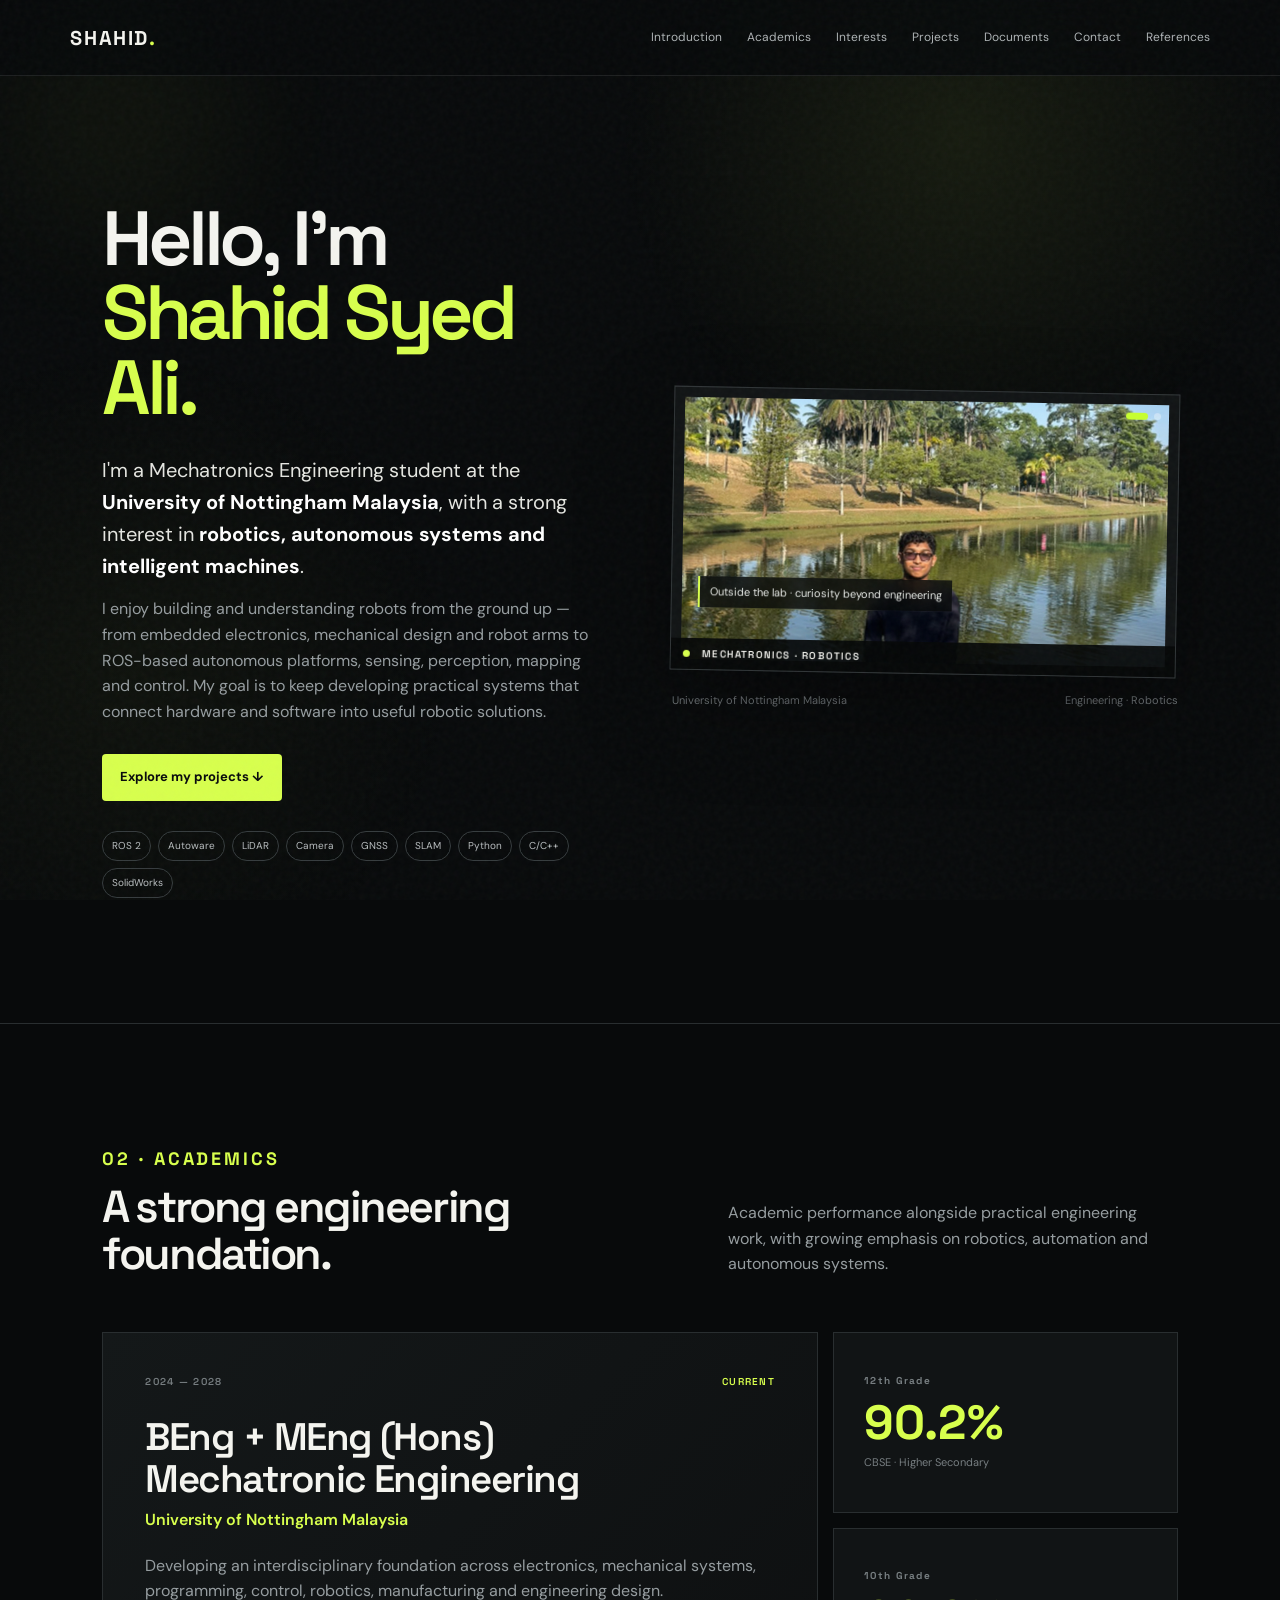
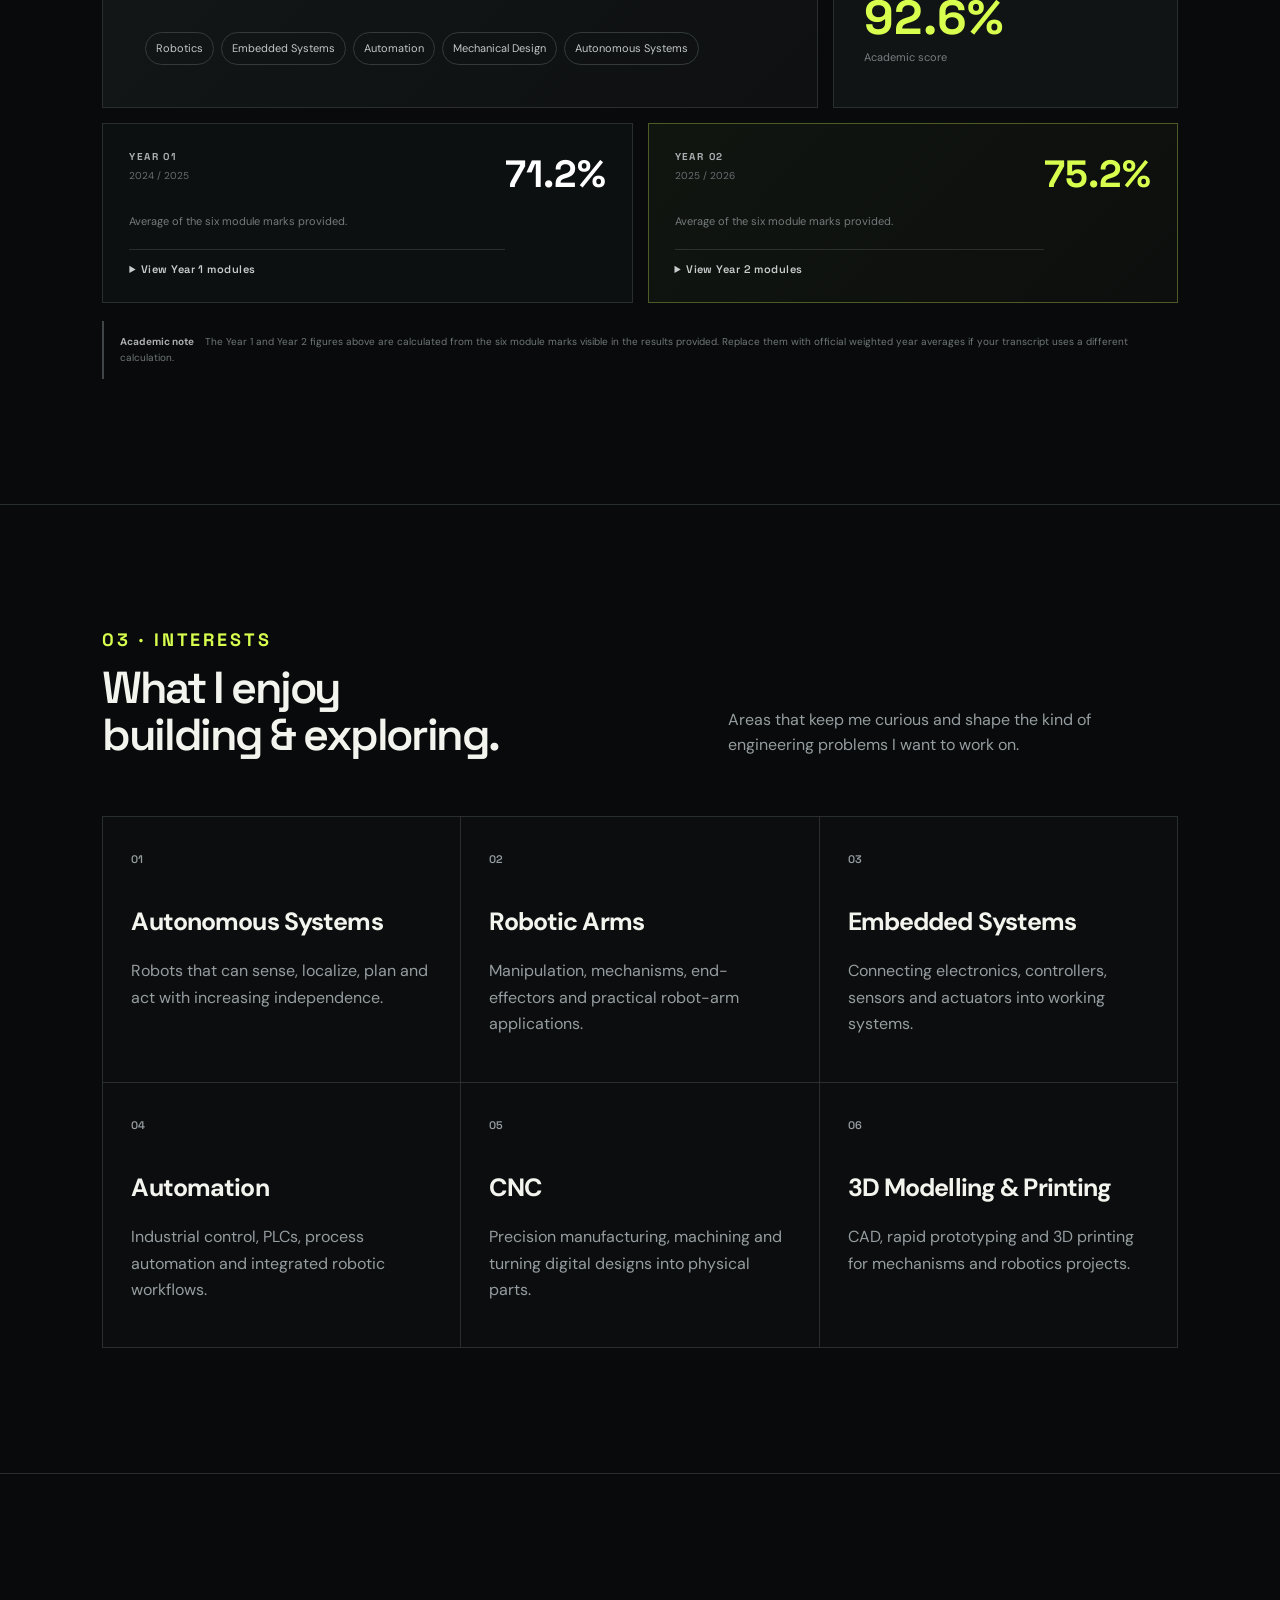
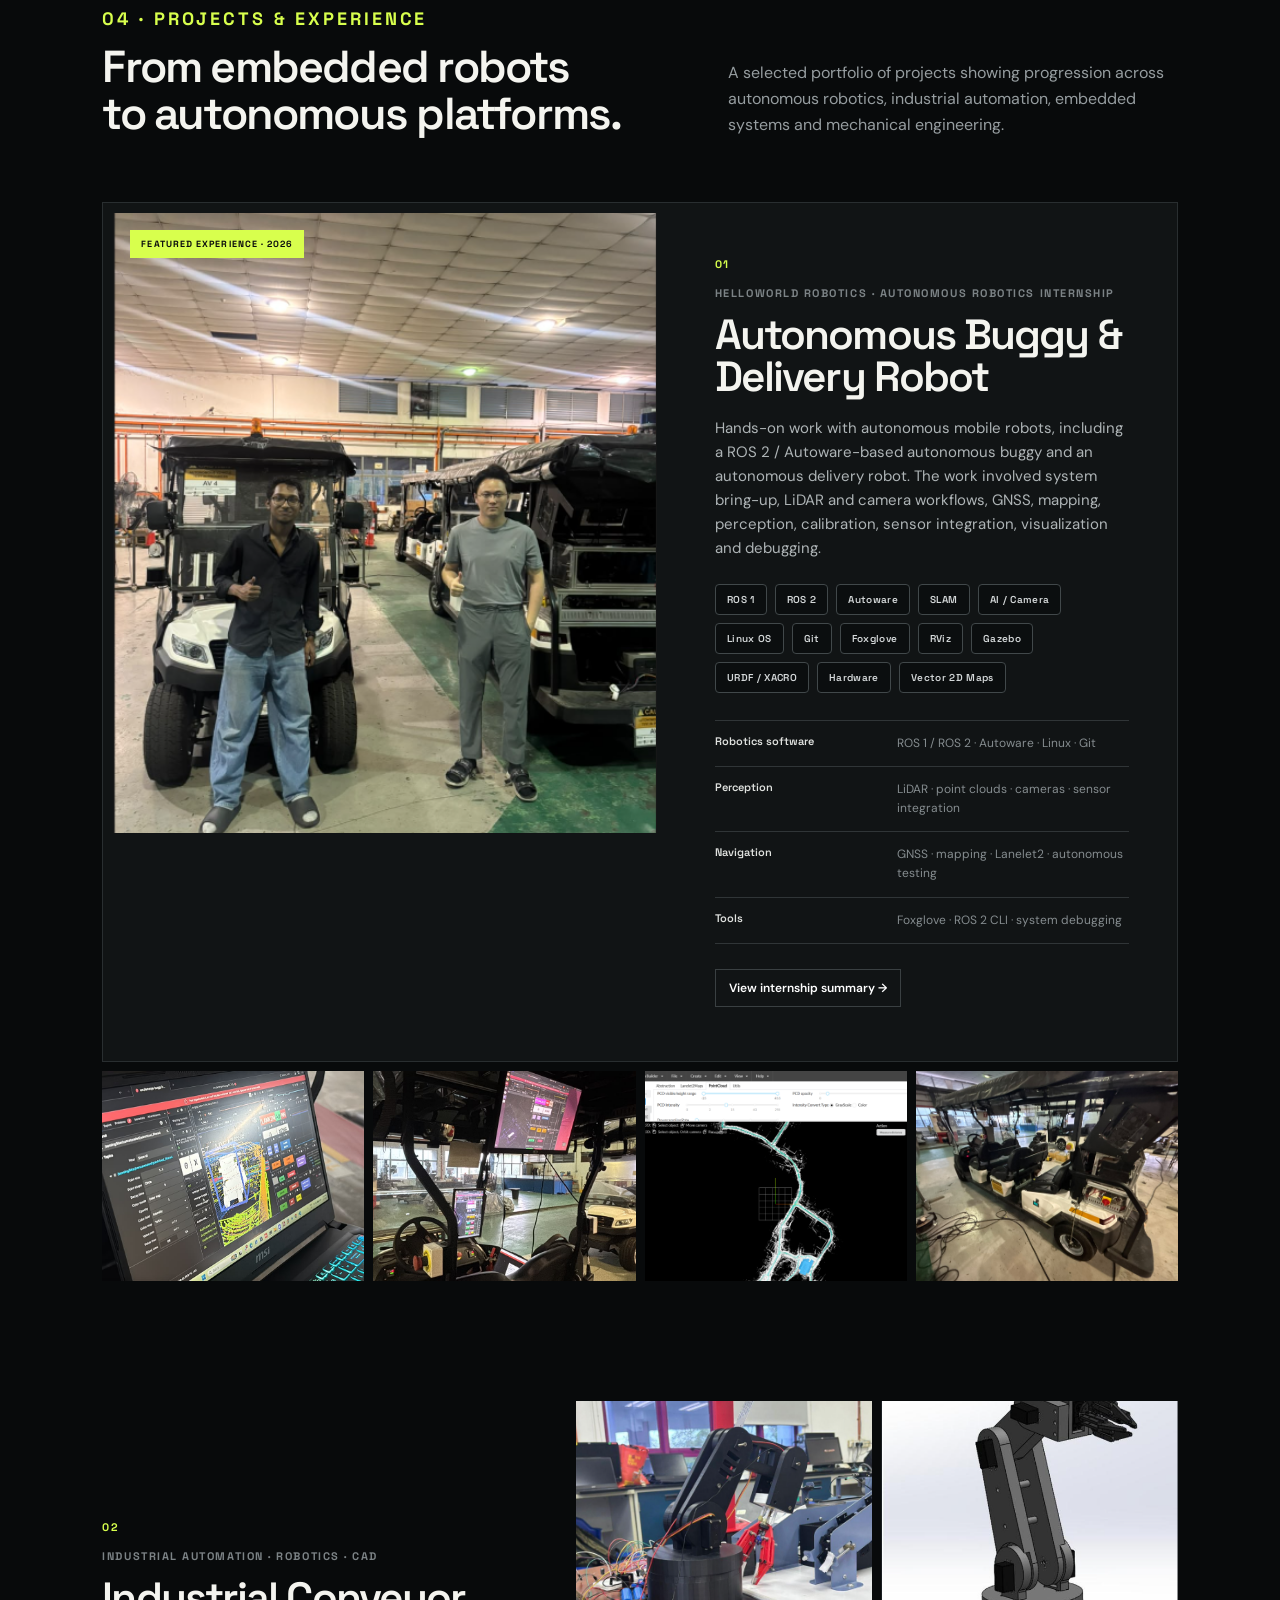
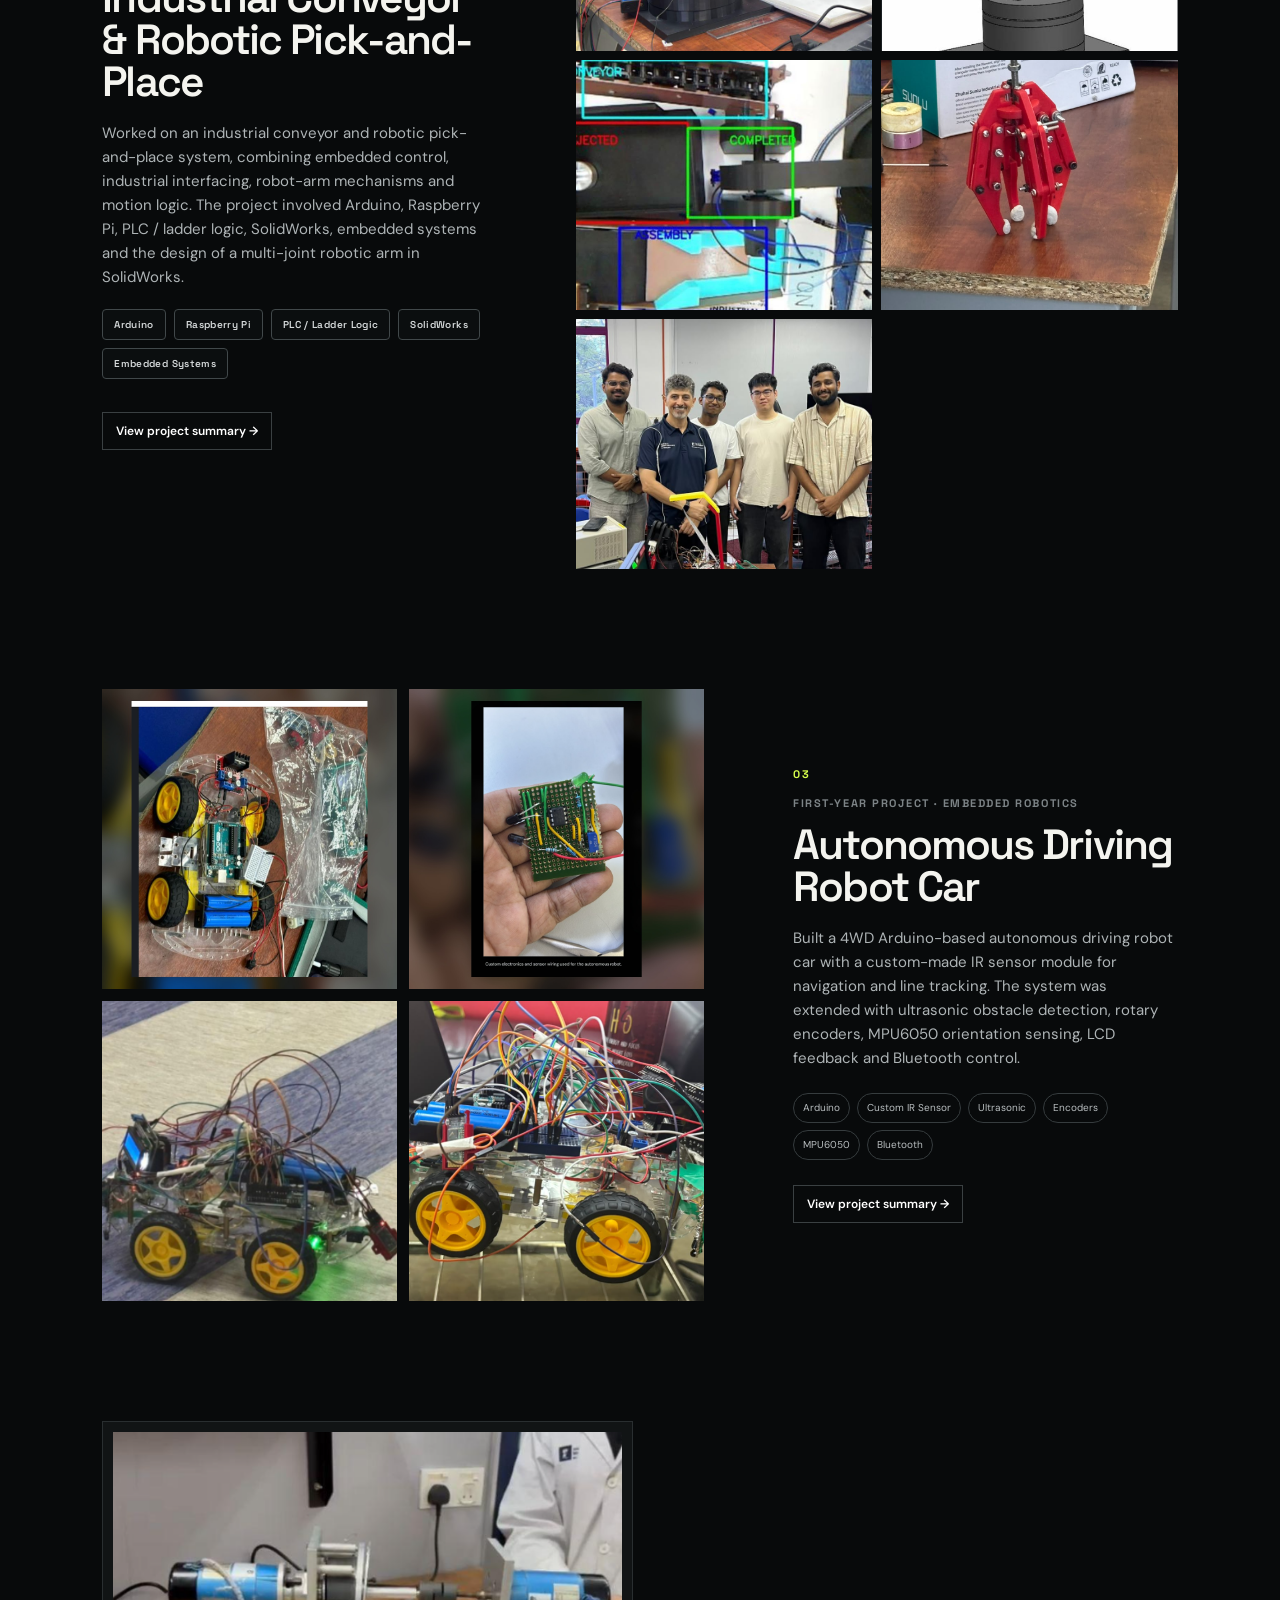
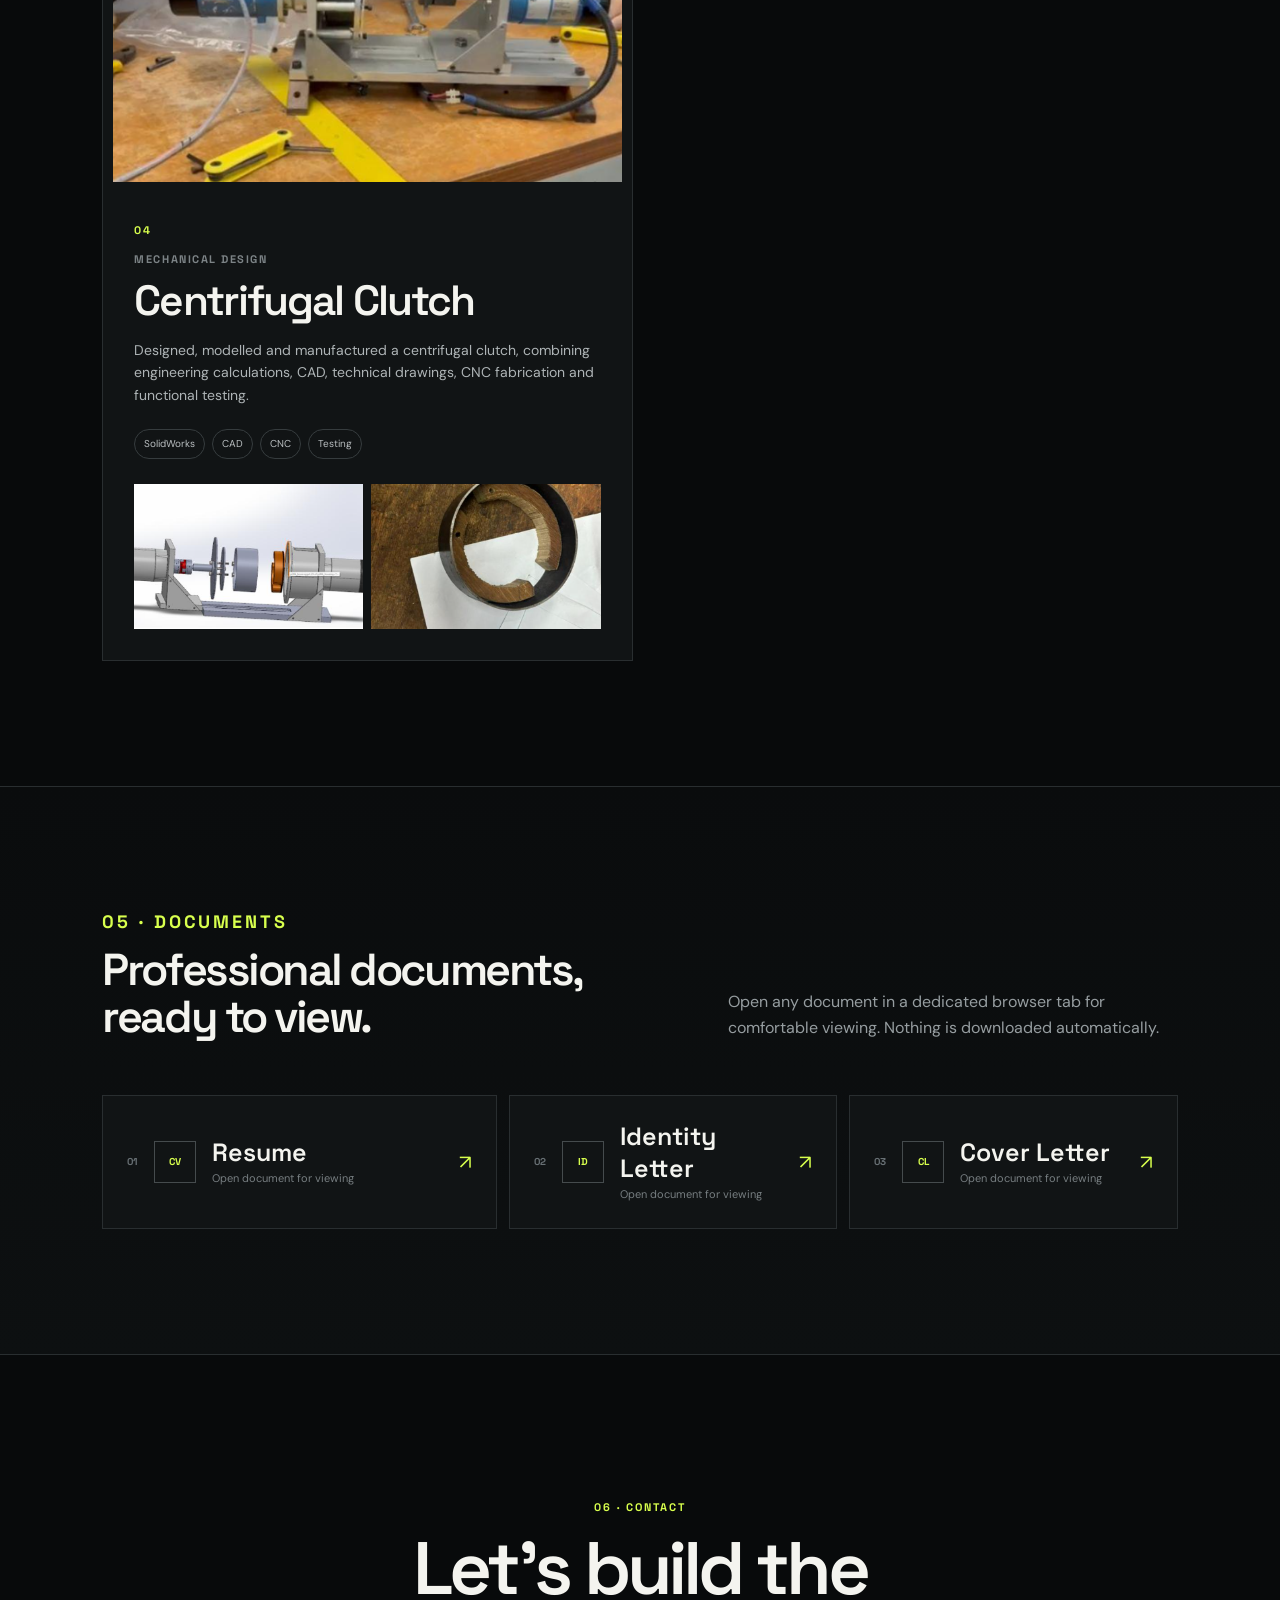
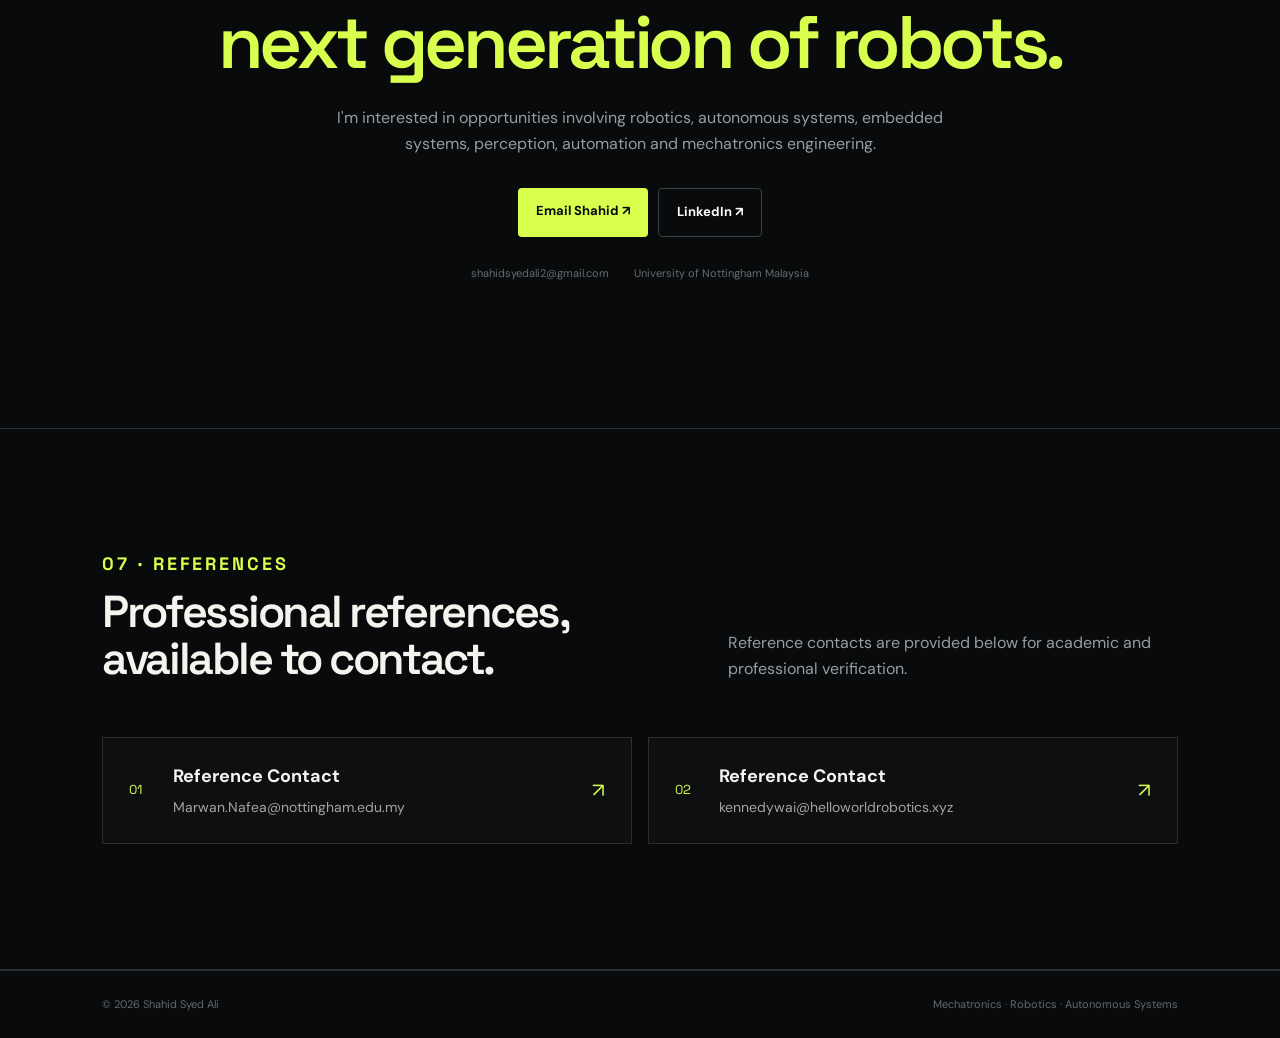
==== commit 5d335d2e: "Add files via upload" ====
--- a/index.html
+++ b/index.html
@@ -23,6 +23,7 @@
       <a href="#projects">Projects</a>
       <a href="#documents">Documents</a>
       <a href="#contact">Contact</a>
+      <a href="#references">References</a>
     </nav>
   </header>
 
@@ -369,6 +370,36 @@
         </div>
       </div>
     </section>
+
+    <!-- 07 REFERENCES -->
+    <section id="references" class="references section-pad">
+      <div class="section-title">
+        <div>
+          <div class="eyebrow">07 · REFERENCES</div>
+          <h2>Professional references,<br>available to contact.</h2>
+        </div>
+        <p>Reference contacts are provided below for academic and professional verification.</p>
+      </div>
+
+      <div class="references-grid">
+        <a class="reference-card" href="mailto:Marwan.Nafea@nottingham.edu.my">
+          <span class="reference-number">01</span>
+          <div>
+            <h3>Reference Contact</h3>
+            <p>Marwan.Nafea@nottingham.edu.my</p>
+          </div>
+          <span class="doc-arrow">↗</span>
+        </a>
+        <a class="reference-card" href="mailto:kennedywai@helloworldrobotics.xyz">
+          <span class="reference-number">02</span>
+          <div>
+            <h3>Reference Contact</h3>
+            <p>kennedywai@helloworldrobotics.xyz</p>
+          </div>
+          <span class="doc-arrow">↗</span>
+        </a>
+      </div>
+    </section>
   </main>
 
   <footer>
--- a/style.css
+++ b/style.css
@@ -544,3 +544,40 @@
     min-height:260px;
   }
 }
+
+
+/* References */
+.references-grid{
+  display:grid;
+  grid-template-columns:repeat(2,minmax(0,1fr));
+  gap:16px;
+}
+.reference-card{
+  display:flex;
+  align-items:center;
+  gap:20px;
+  padding:24px 26px;
+  border:1px solid rgba(255,255,255,.12);
+  background:rgba(255,255,255,.025);
+  color:inherit;
+  text-decoration:none;
+  transition:transform .25s ease,border-color .25s ease,background .25s ease;
+}
+.reference-card:hover{
+  transform:translateY(-4px);
+  border-color:#d8ff4d;
+  background:rgba(216,255,77,.045);
+}
+.reference-number{
+  font-family:'Space Grotesk',sans-serif;
+  font-size:13px;
+  color:#d8ff4d;
+  min-width:24px;
+}
+.reference-card h3{margin:0 0 6px;font-size:18px;}
+.reference-card p{margin:0;color:rgba(255,255,255,.62);font-size:14px;word-break:break-word;}
+.reference-card .doc-arrow{margin-left:auto;}
+@media (max-width:700px){
+  .references-grid{grid-template-columns:1fr;}
+  .reference-card{padding:20px;}
+}
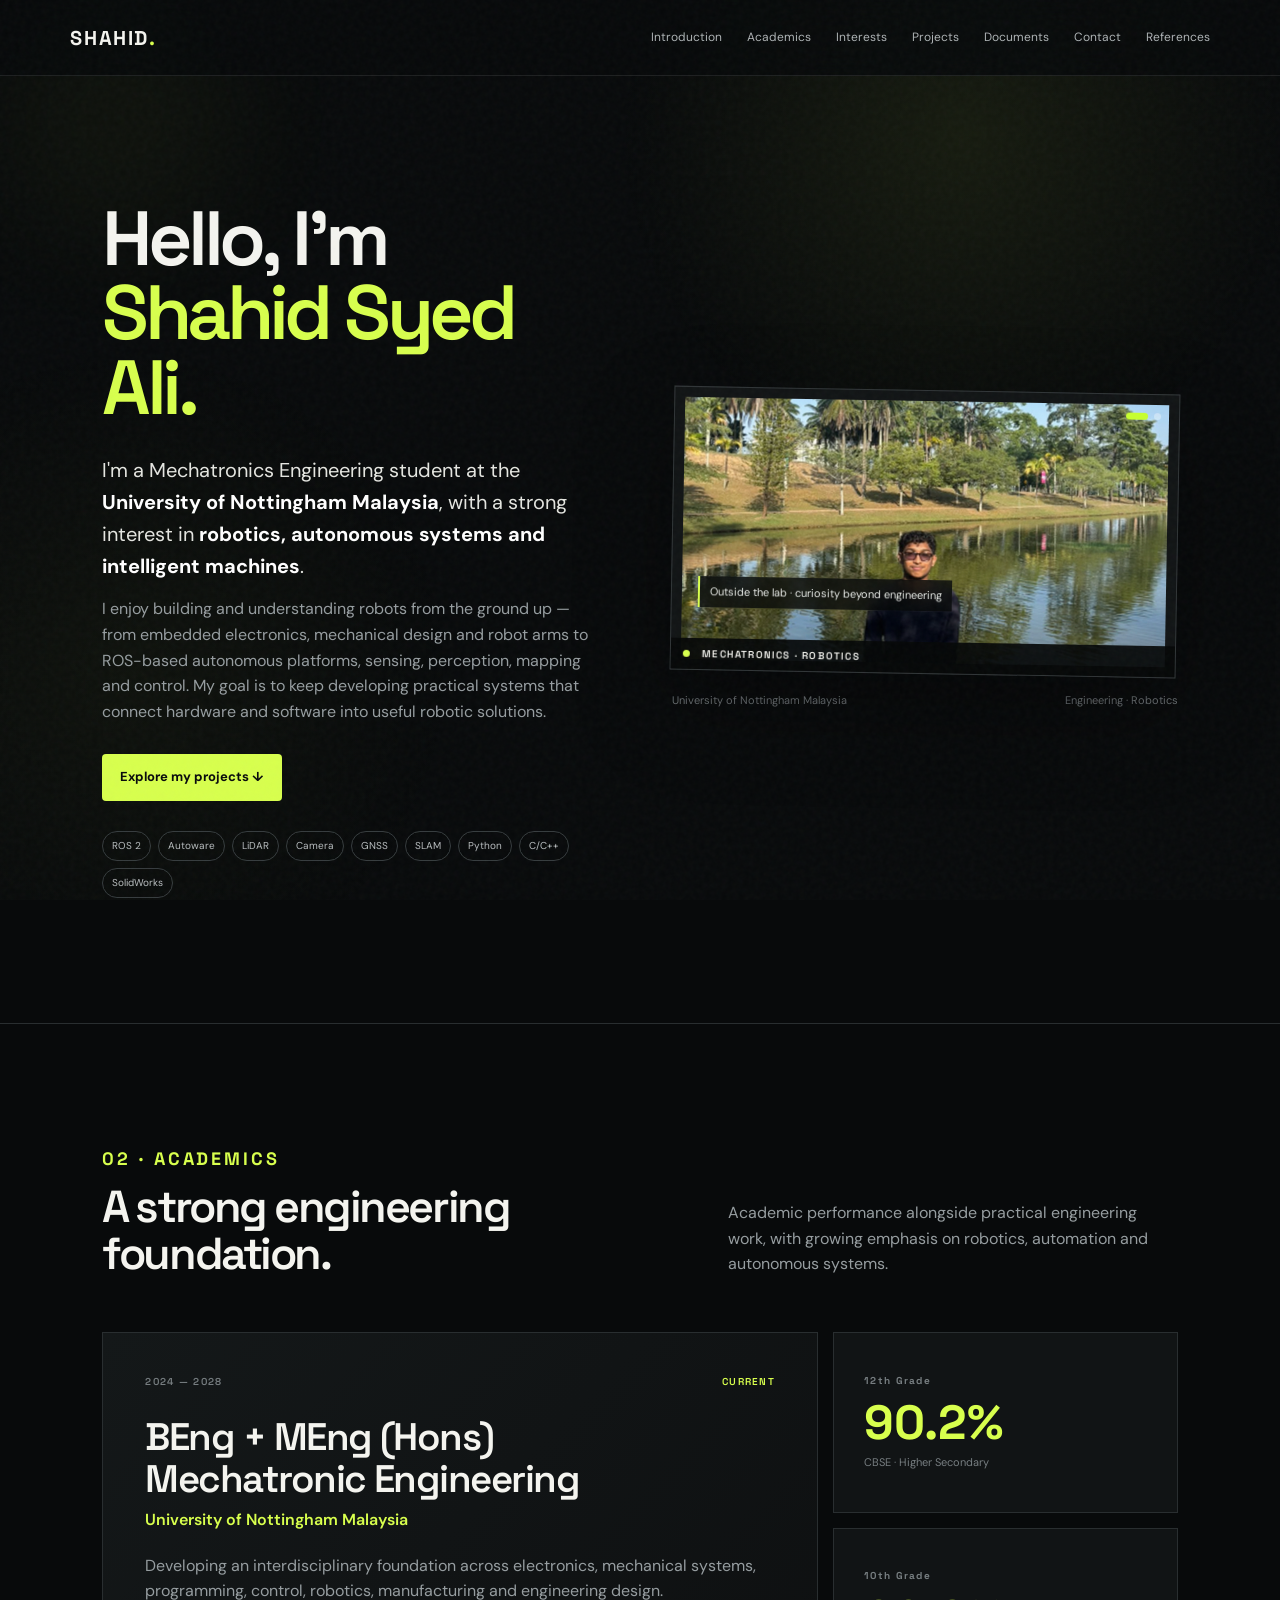
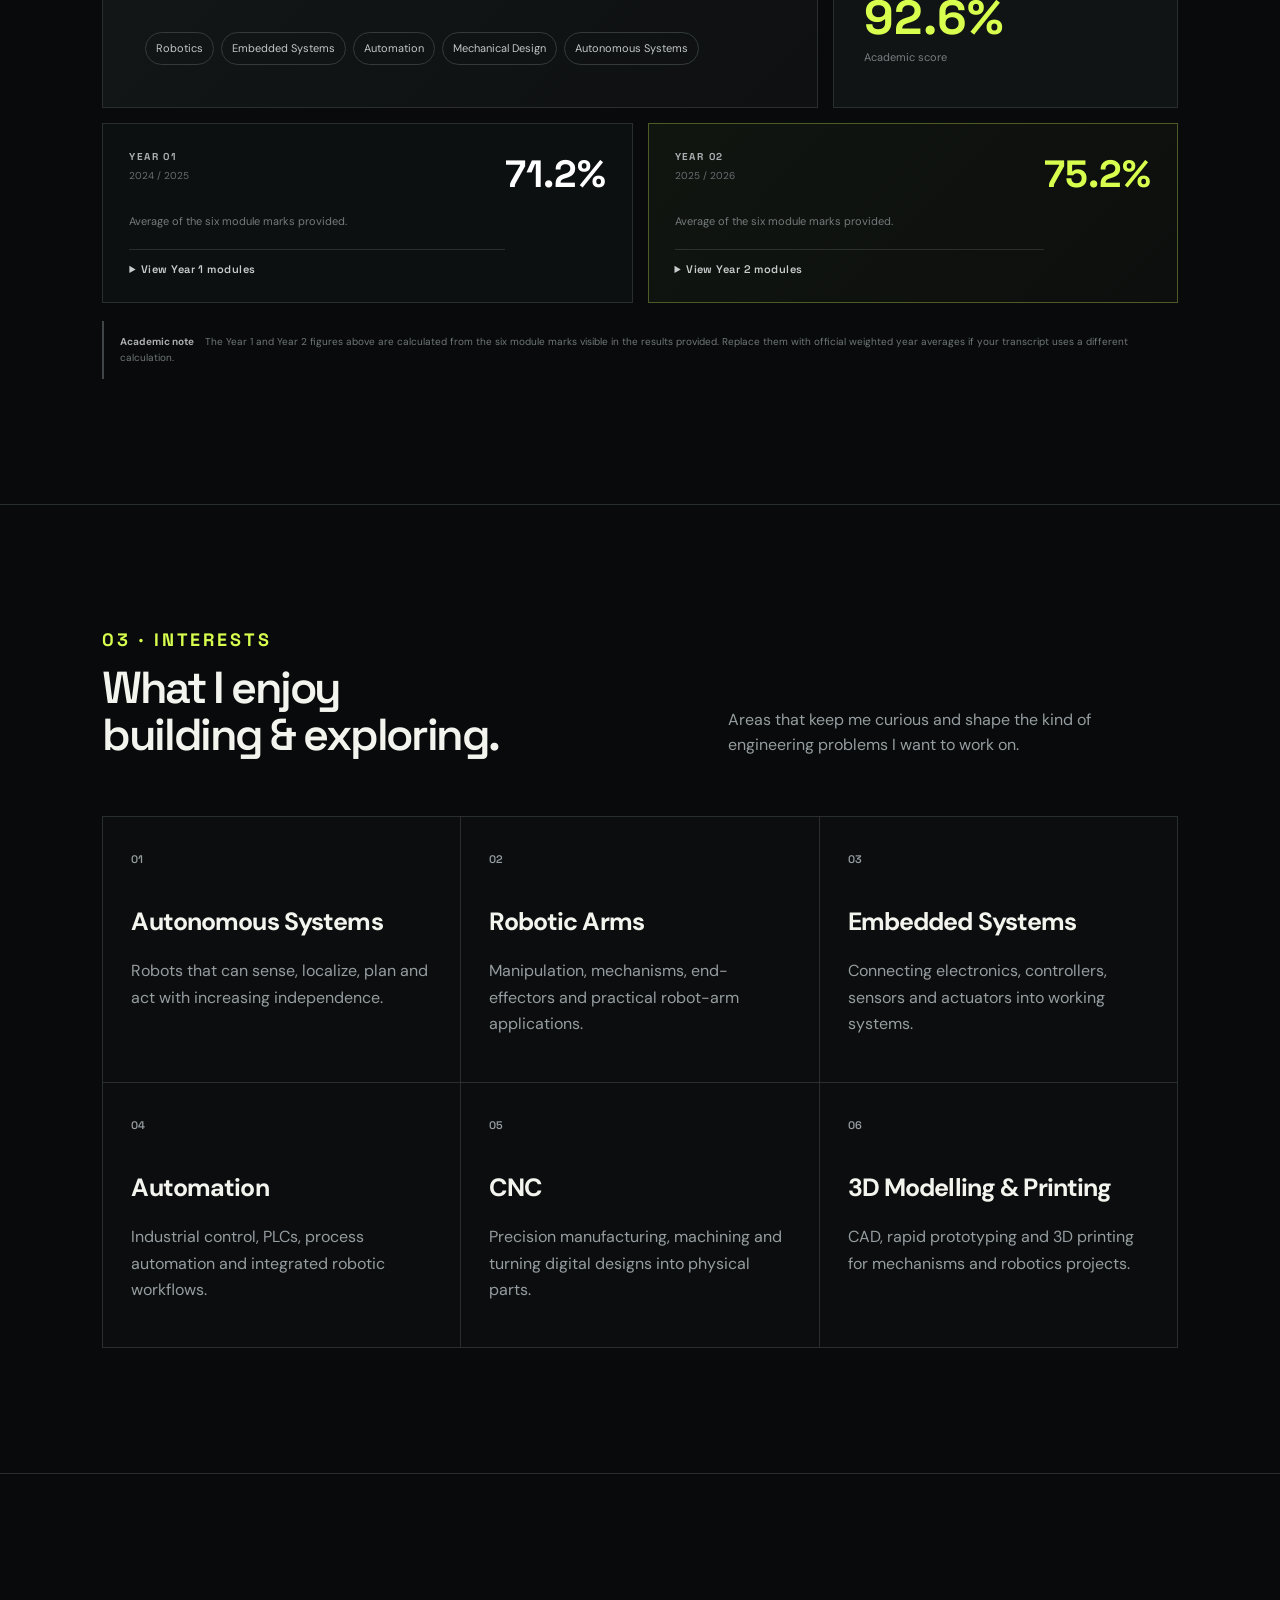
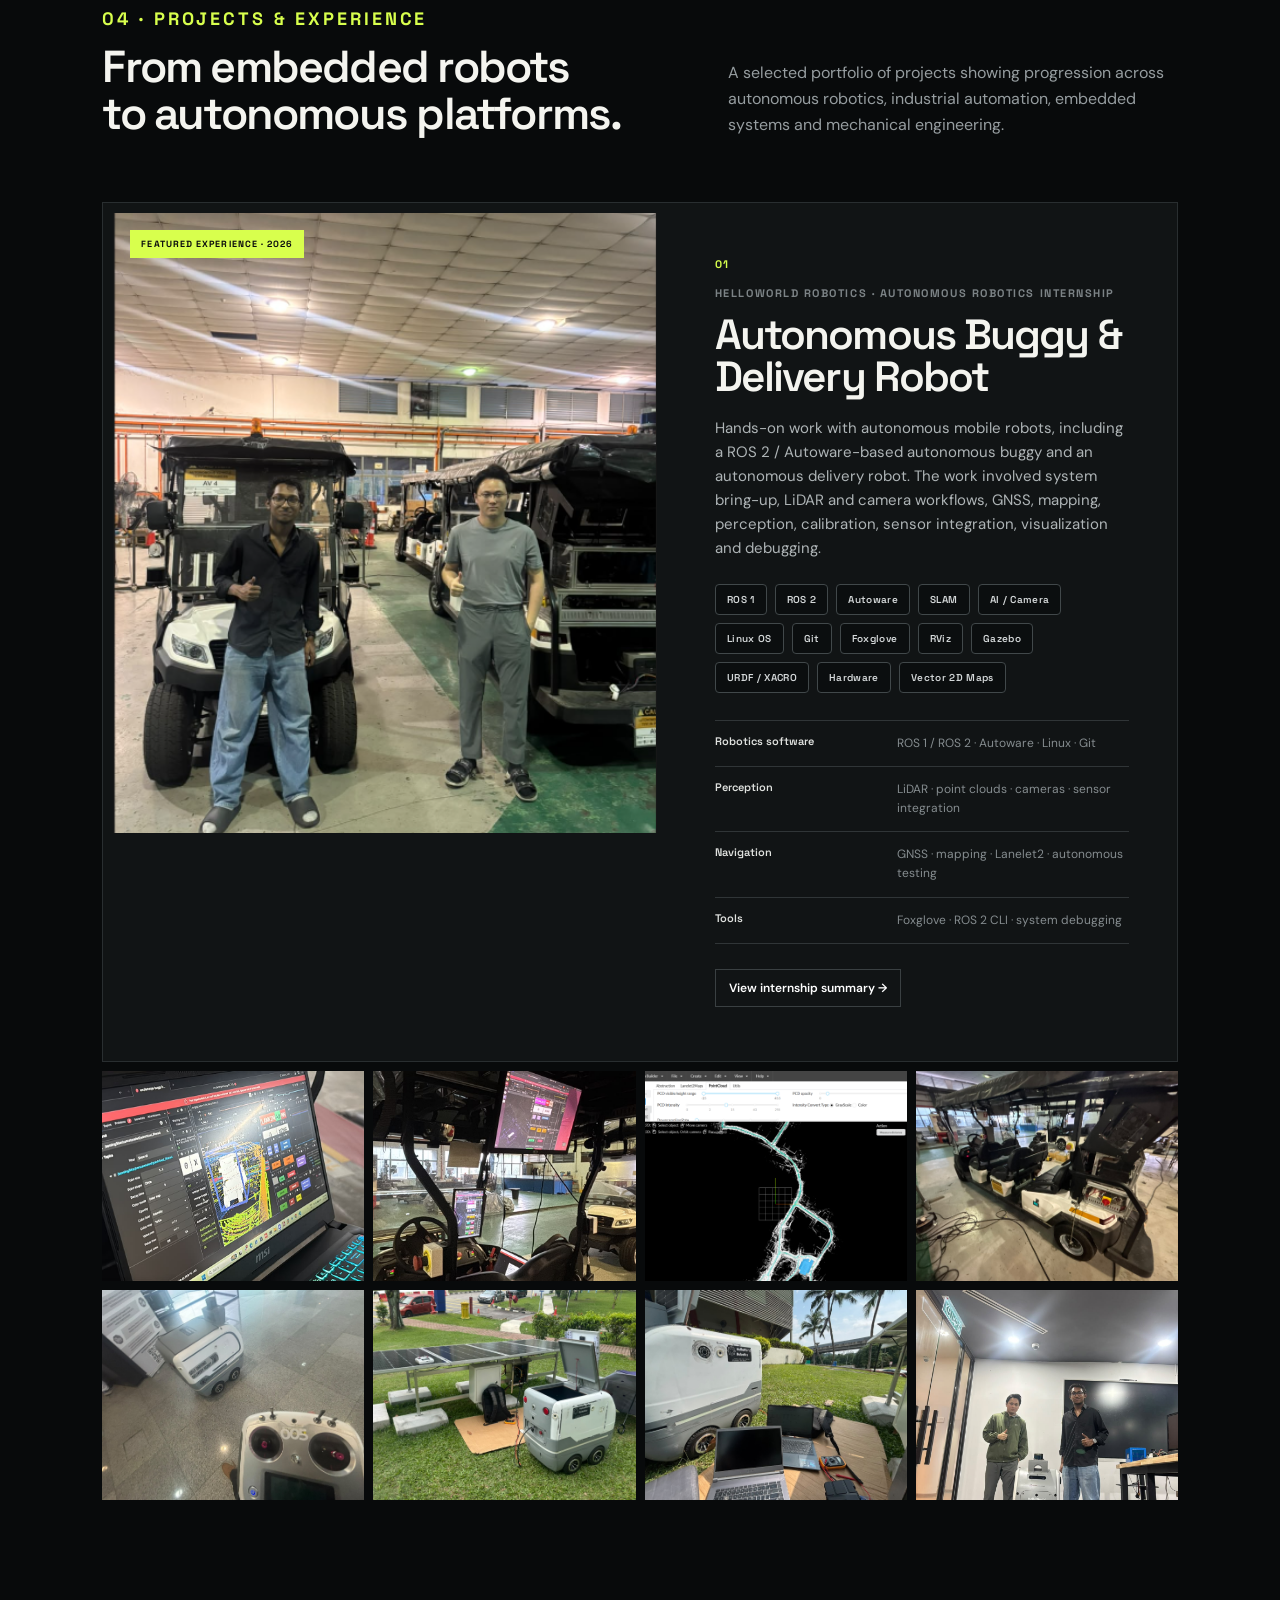
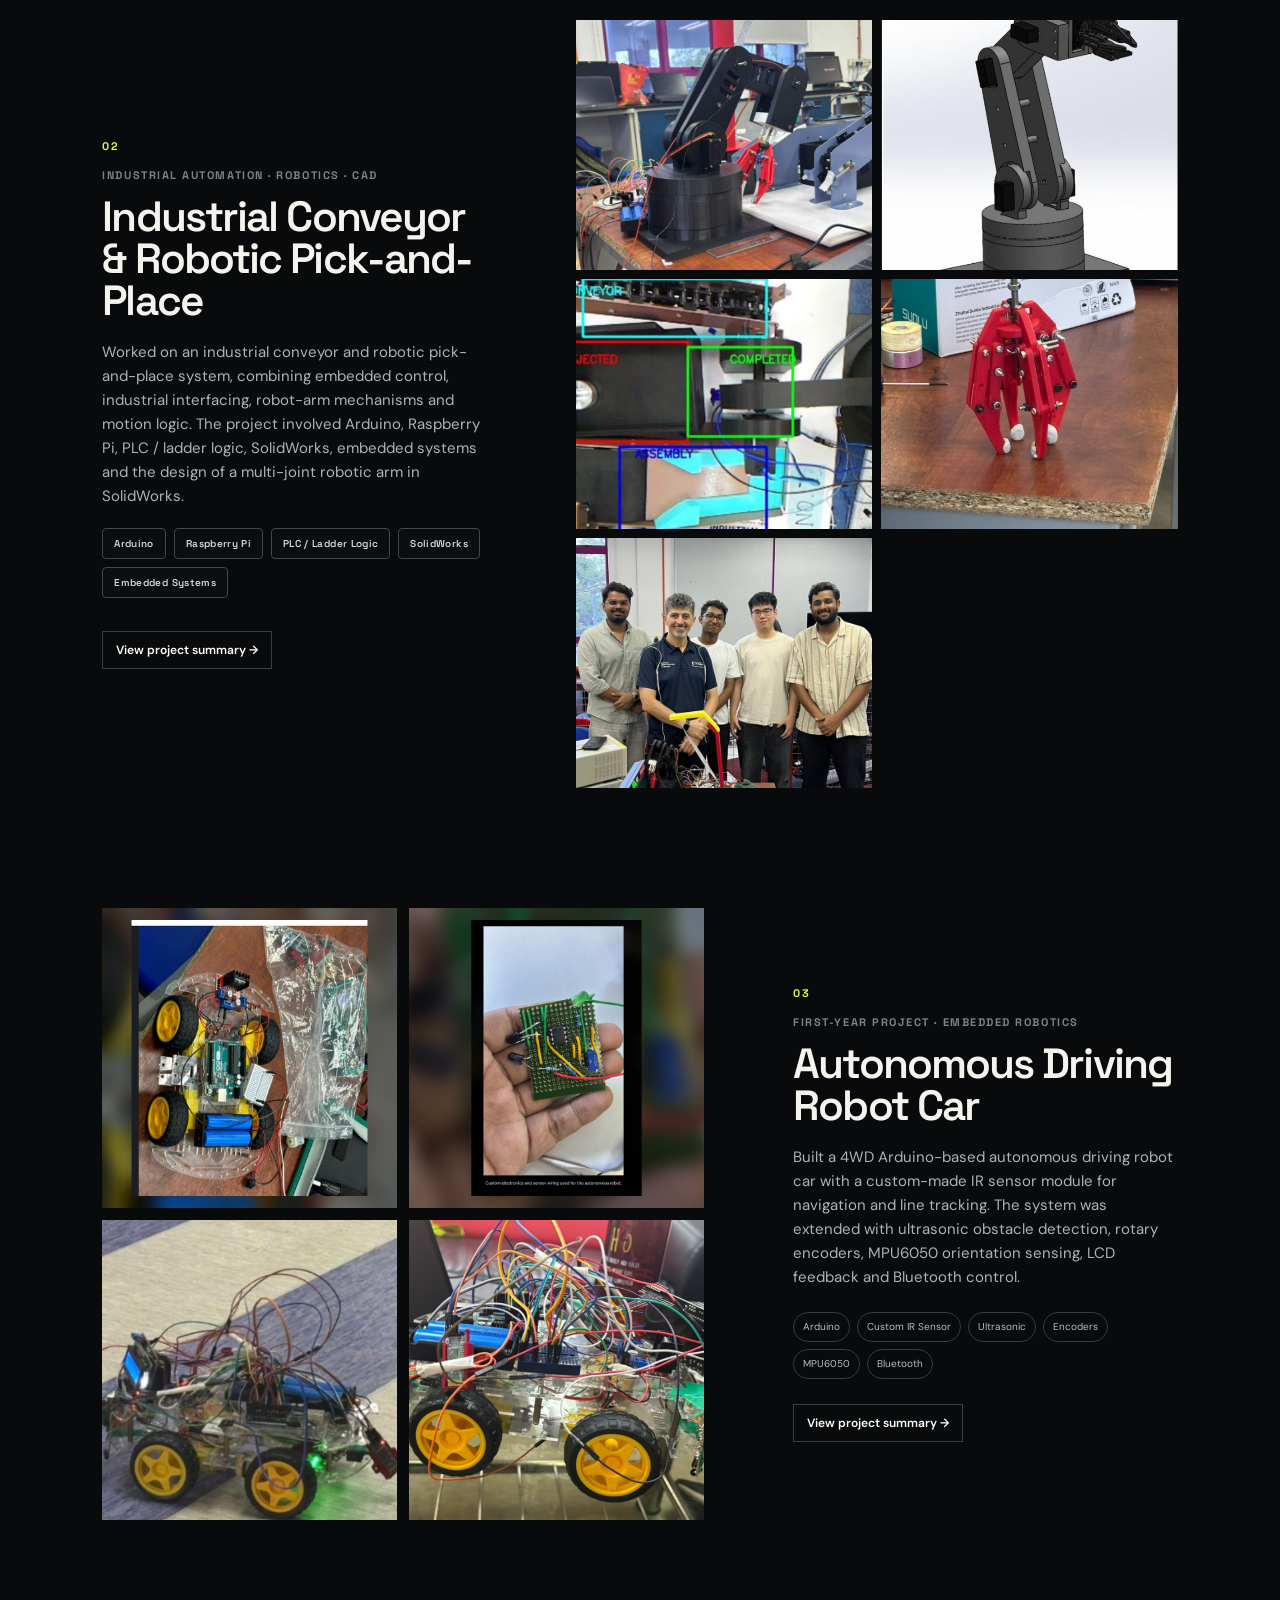
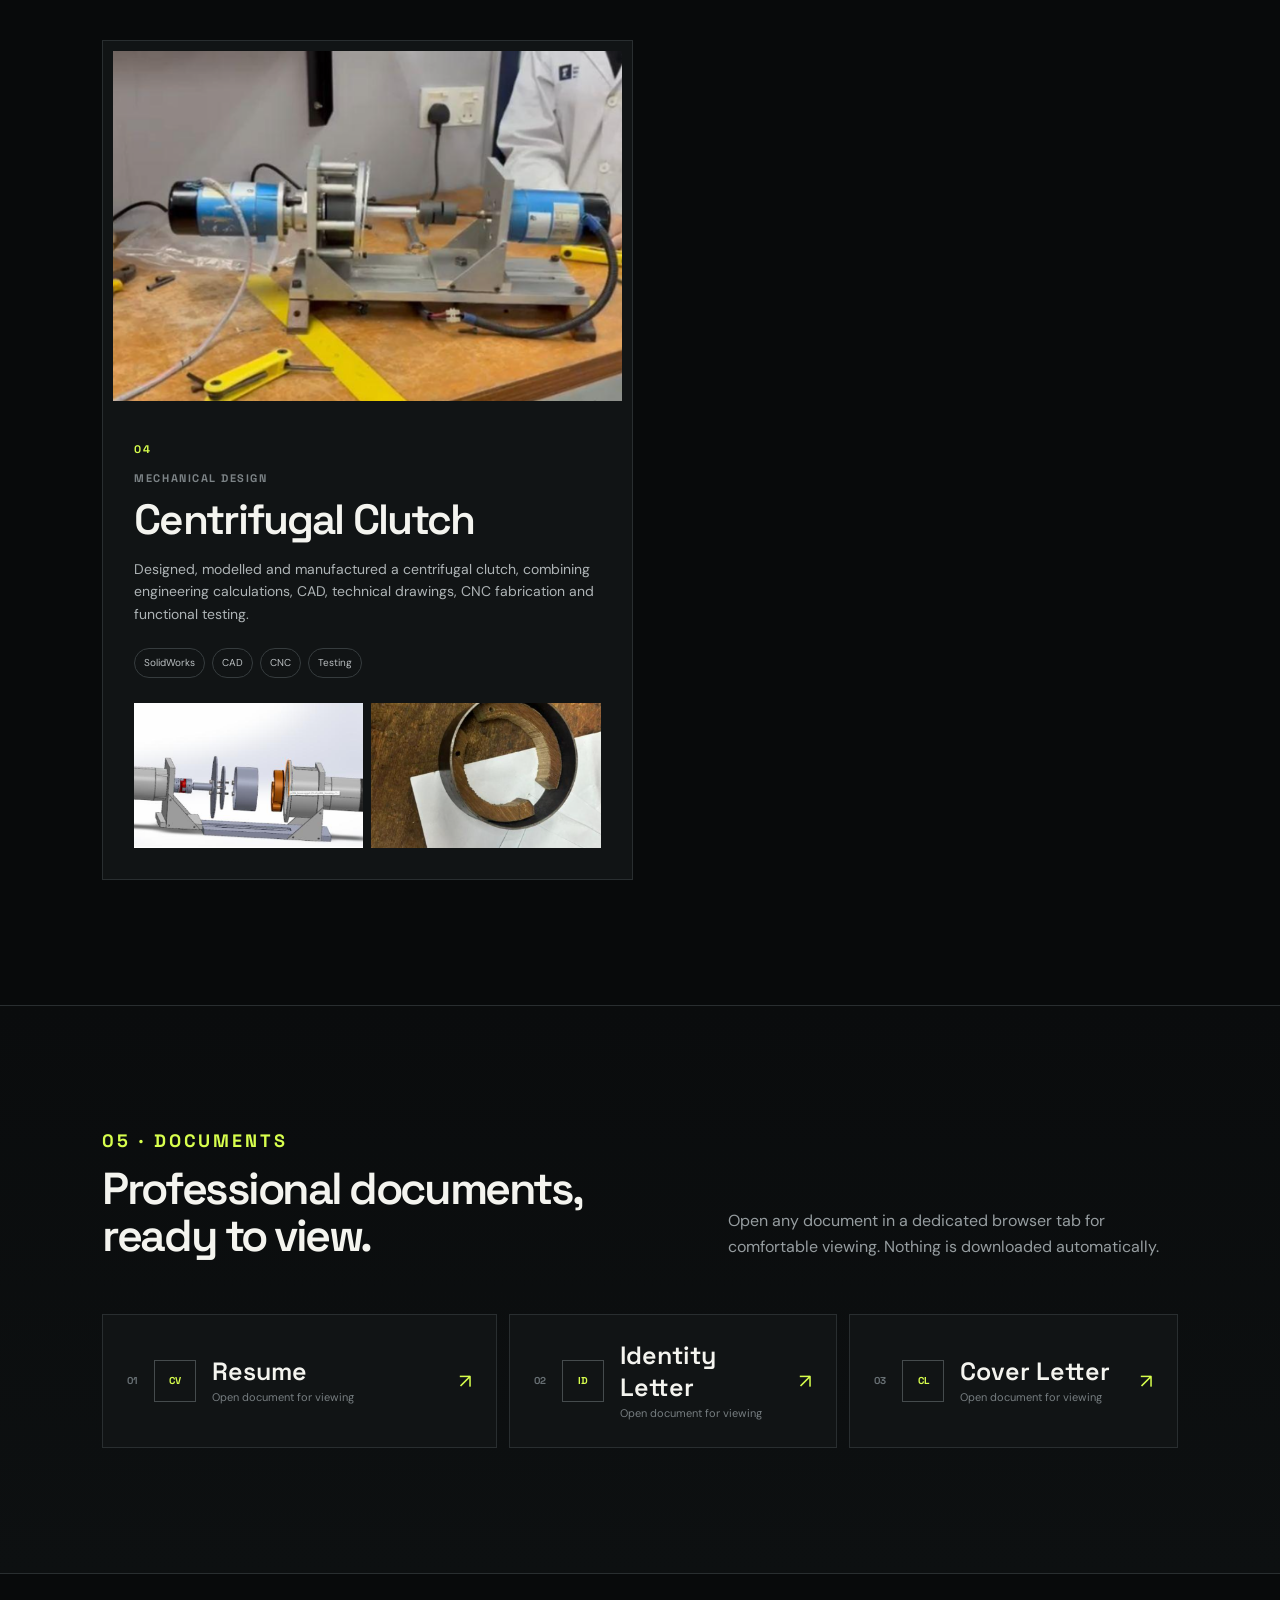
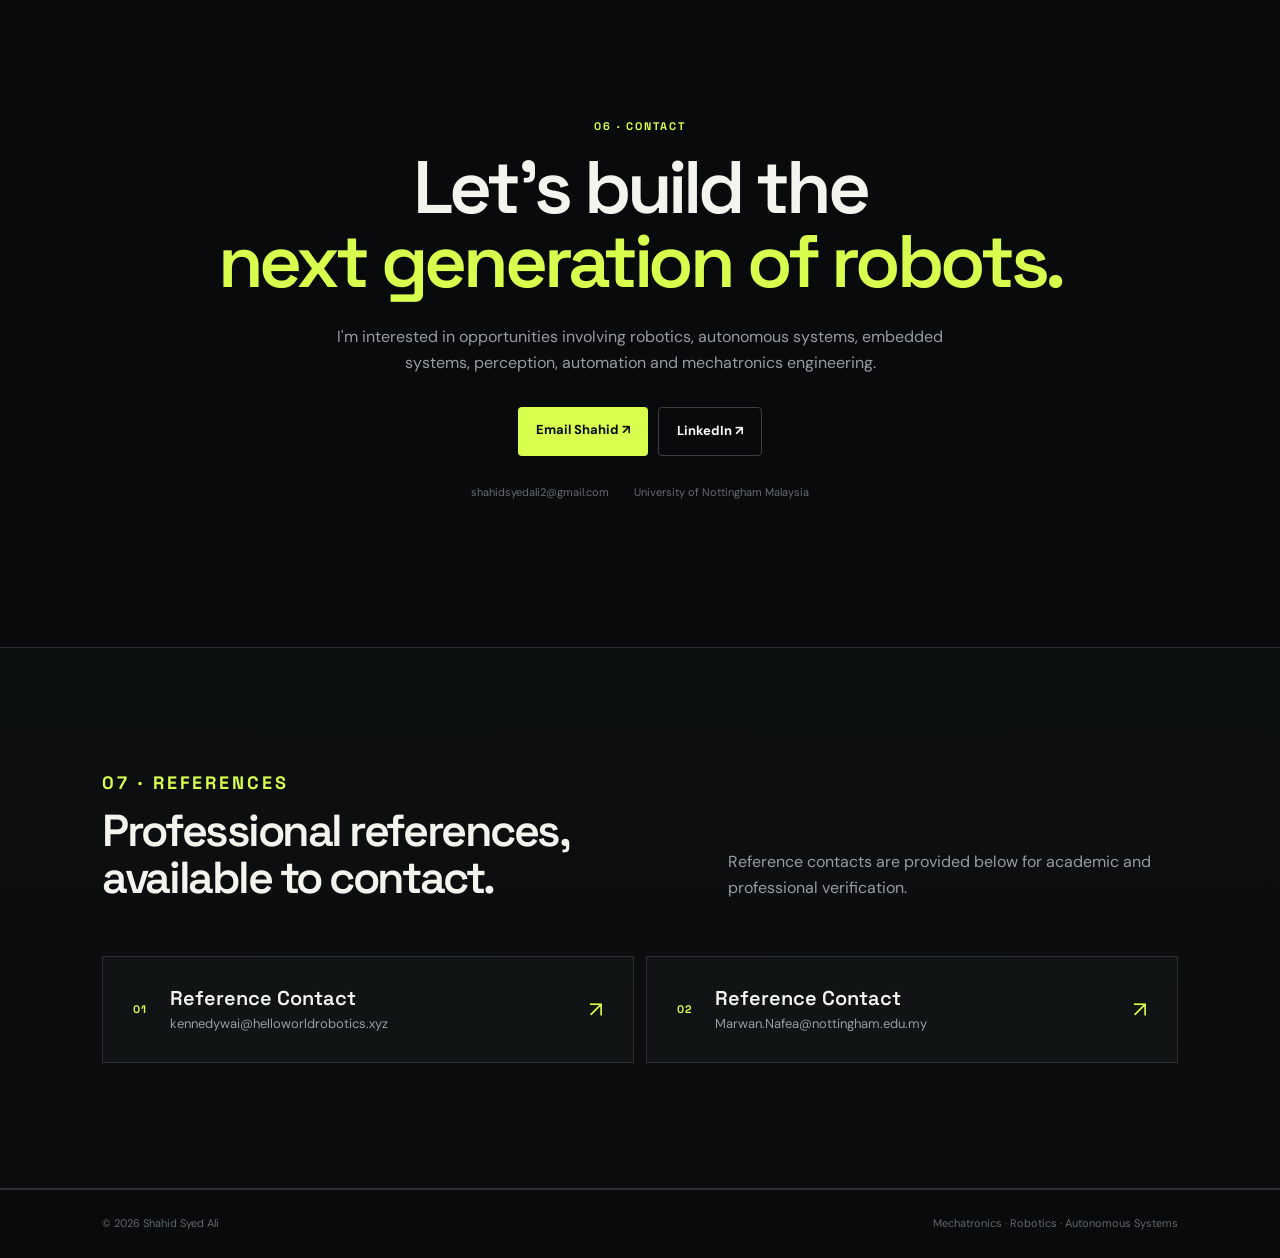
==== commit 953a640f: "Add files via upload" ====
--- a/index.html
+++ b/index.html
@@ -246,6 +246,21 @@
         </button>
       </div>
 
+      <div class="project-gallery-strip" aria-label="Additional autonomous robotics experience photos">
+        <button class="image-lightbox-trigger" type="button" data-image="assets/delivery_robot_remote_control.jpg" data-caption="Remote-control testing of the autonomous delivery robot during field operations." aria-label="Open image: delivery robot remote-control testing">
+          <img src="assets/delivery_robot_remote_control.jpg" alt="Remote-control testing of autonomous delivery robot"><span class="image-zoom">↗</span>
+        </button>
+        <button class="image-lightbox-trigger" type="button" data-image="assets/delivery_robot_solar_testing.jpg" data-caption="Autonomous delivery robot positioned beside the solar-powered test and charging setup during outdoor testing." aria-label="Open image: delivery robot solar testing">
+          <img src="assets/delivery_robot_solar_testing.jpg" alt="Autonomous delivery robot beside solar-powered test setup"><span class="image-zoom">↗</span>
+        </button>
+        <button class="image-lightbox-trigger" type="button" data-image="assets/delivery_robot_field_debugging.jpg" data-caption="On-site robotics development and debugging with laptops and electrical test equipment during outdoor trials." aria-label="Open image: field debugging of delivery robot">
+          <img src="assets/delivery_robot_field_debugging.jpg" alt="Field debugging and testing of autonomous delivery robot"><span class="image-zoom">↗</span>
+        </button>
+        <button class="image-lightbox-trigger" type="button" data-image="assets/robotics_team_delivery_robot.jpg" data-caption="Robotics team with the autonomous delivery robot following system development and testing." aria-label="Open image: robotics team with delivery robot">
+          <img src="assets/robotics_team_delivery_robot.jpg" alt="Robotics team with autonomous delivery robot"><span class="image-zoom">↗</span>
+        </button>
+      </div>
+
       <!-- Conveyor -->
       <article class="project-block">
         <div class="project-text">
@@ -378,25 +393,21 @@
           <div class="eyebrow">07 · REFERENCES</div>
           <h2>Professional references,<br>available to contact.</h2>
         </div>
-        <p>Reference contacts are provided below for academic and professional verification.</p>
+        <p>
+          Reference contacts are provided below for academic and professional verification.
+        </p>
       </div>
 
       <div class="references-grid">
+        <a class="reference-card" href="mailto:kennedywai@helloworldrobotics.xyz">
+          <span class="reference-number">01</span>
+          <div><h3>Reference Contact</h3><p>kennedywai@helloworldrobotics.xyz</p></div>
+          <span class="reference-arrow">↗</span>
+        </a>
         <a class="reference-card" href="mailto:Marwan.Nafea@nottingham.edu.my">
-          <span class="reference-number">01</span>
-          <div>
-            <h3>Reference Contact</h3>
-            <p>Marwan.Nafea@nottingham.edu.my</p>
-          </div>
-          <span class="doc-arrow">↗</span>
-        </a>
-        <a class="reference-card" href="mailto:kennedywai@helloworldrobotics.xyz">
           <span class="reference-number">02</span>
-          <div>
-            <h3>Reference Contact</h3>
-            <p>kennedywai@helloworldrobotics.xyz</p>
-          </div>
-          <span class="doc-arrow">↗</span>
+          <div><h3>Reference Contact</h3><p>Marwan.Nafea@nottingham.edu.my</p></div>
+          <span class="reference-arrow">↗</span>
         </a>
       </div>
     </section>
--- a/style.css
+++ b/style.css
@@ -545,39 +545,13 @@
   }
 }
 
-
 /* References */
-.references-grid{
-  display:grid;
-  grid-template-columns:repeat(2,minmax(0,1fr));
-  gap:16px;
-}
-.reference-card{
-  display:flex;
-  align-items:center;
-  gap:20px;
-  padding:24px 26px;
-  border:1px solid rgba(255,255,255,.12);
-  background:rgba(255,255,255,.025);
-  color:inherit;
-  text-decoration:none;
-  transition:transform .25s ease,border-color .25s ease,background .25s ease;
-}
-.reference-card:hover{
-  transform:translateY(-4px);
-  border-color:#d8ff4d;
-  background:rgba(216,255,77,.045);
-}
-.reference-number{
-  font-family:'Space Grotesk',sans-serif;
-  font-size:13px;
-  color:#d8ff4d;
-  min-width:24px;
-}
-.reference-card h3{margin:0 0 6px;font-size:18px;}
-.reference-card p{margin:0;color:rgba(255,255,255,.62);font-size:14px;word-break:break-word;}
-.reference-card .doc-arrow{margin-left:auto;}
-@media (max-width:700px){
-  .references-grid{grid-template-columns:1fr;}
-  .reference-card{padding:20px;}
-}
+.references{background:linear-gradient(180deg,#0d1011,#0a0c0d)}
+.references-grid{display:grid;grid-template-columns:1fr 1fr;gap:12px}
+.reference-card{display:grid;grid-template-columns:auto 1fr auto;gap:22px;align-items:center;text-decoration:none;background:var(--panel);border:1px solid var(--line);padding:28px 30px;transition:.25s}
+.reference-card:hover,.reference-card:focus-visible{transform:translateY(-4px);border-color:var(--accent)}
+.reference-number{font:700 11px "Space Grotesk";letter-spacing:.1em;color:var(--accent)}
+.reference-card h3{font:600 20px "Space Grotesk";margin:0}
+.reference-card p{font-size:13px;color:var(--muted);margin:3px 0 0;word-break:break-word}
+.reference-arrow{font-size:22px;color:var(--accent)}
+@media(max-width:1050px){.references-grid{grid-template-columns:1fr}}
